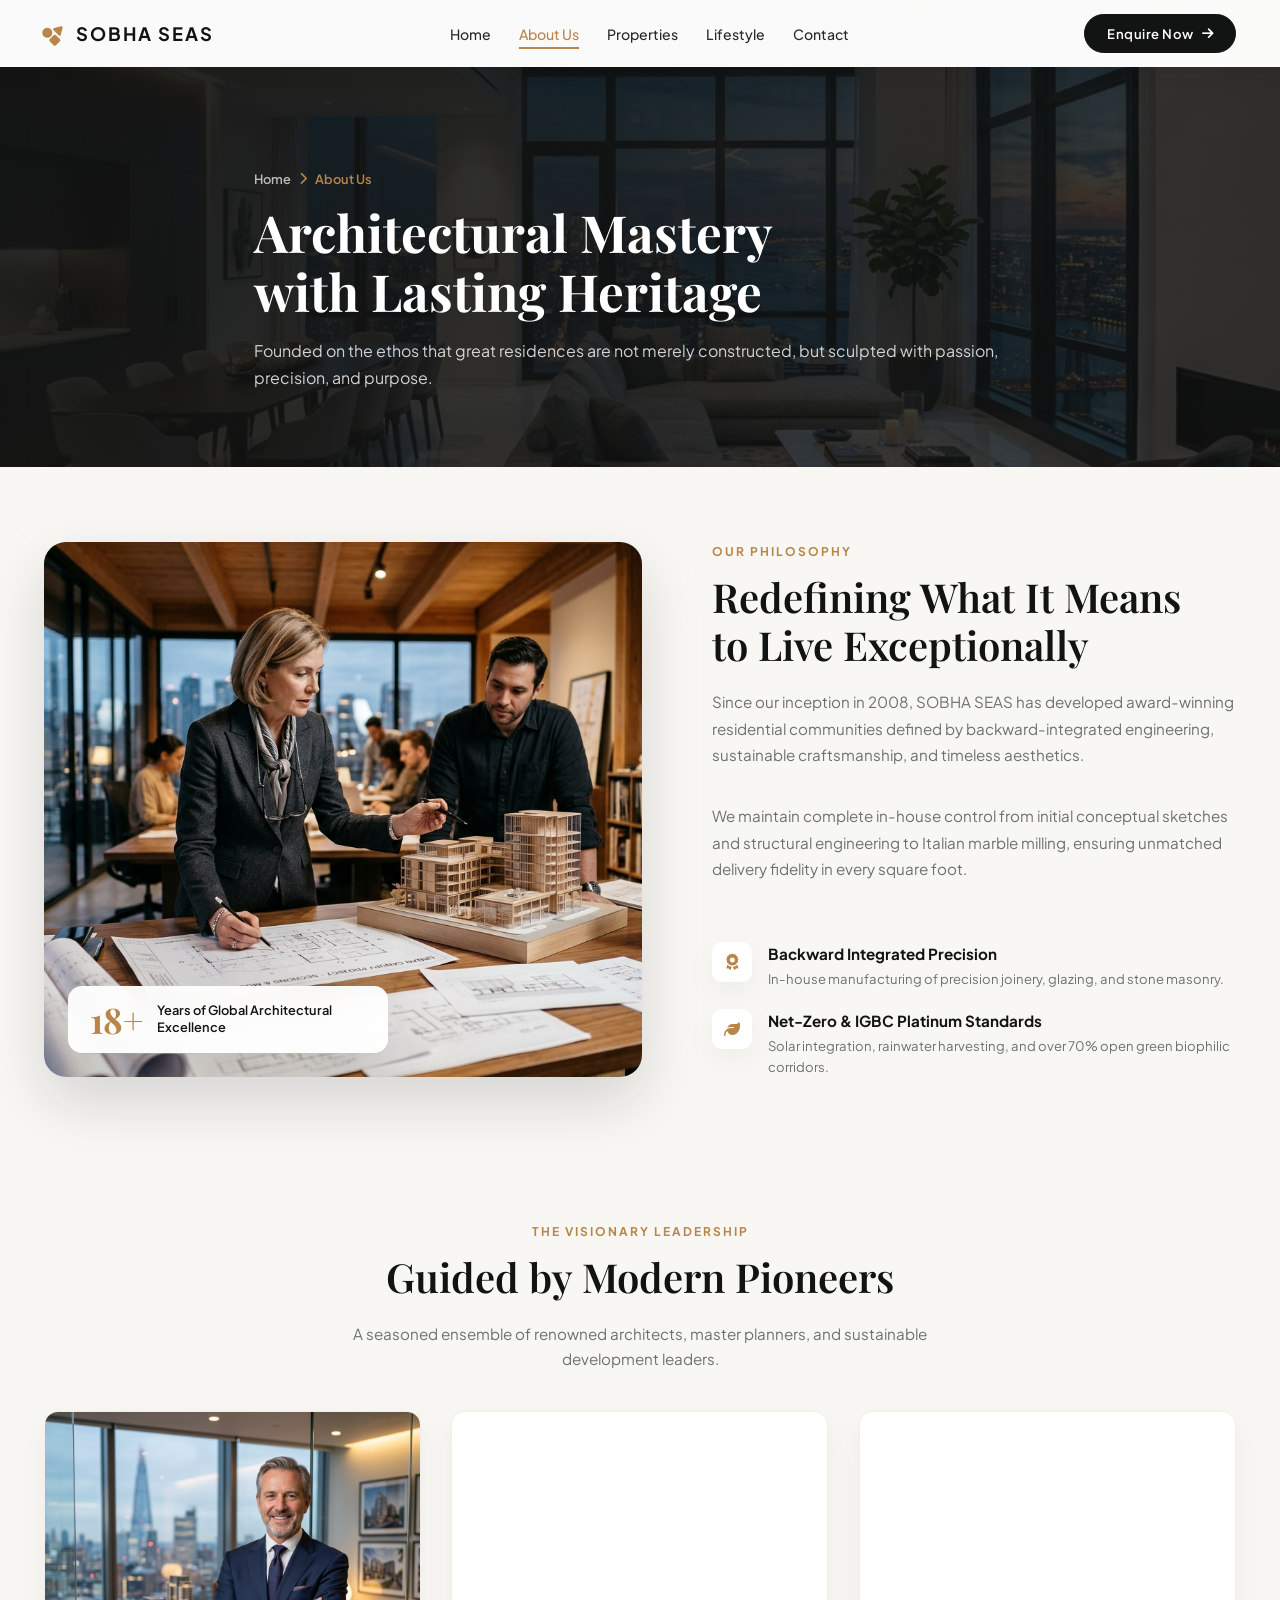
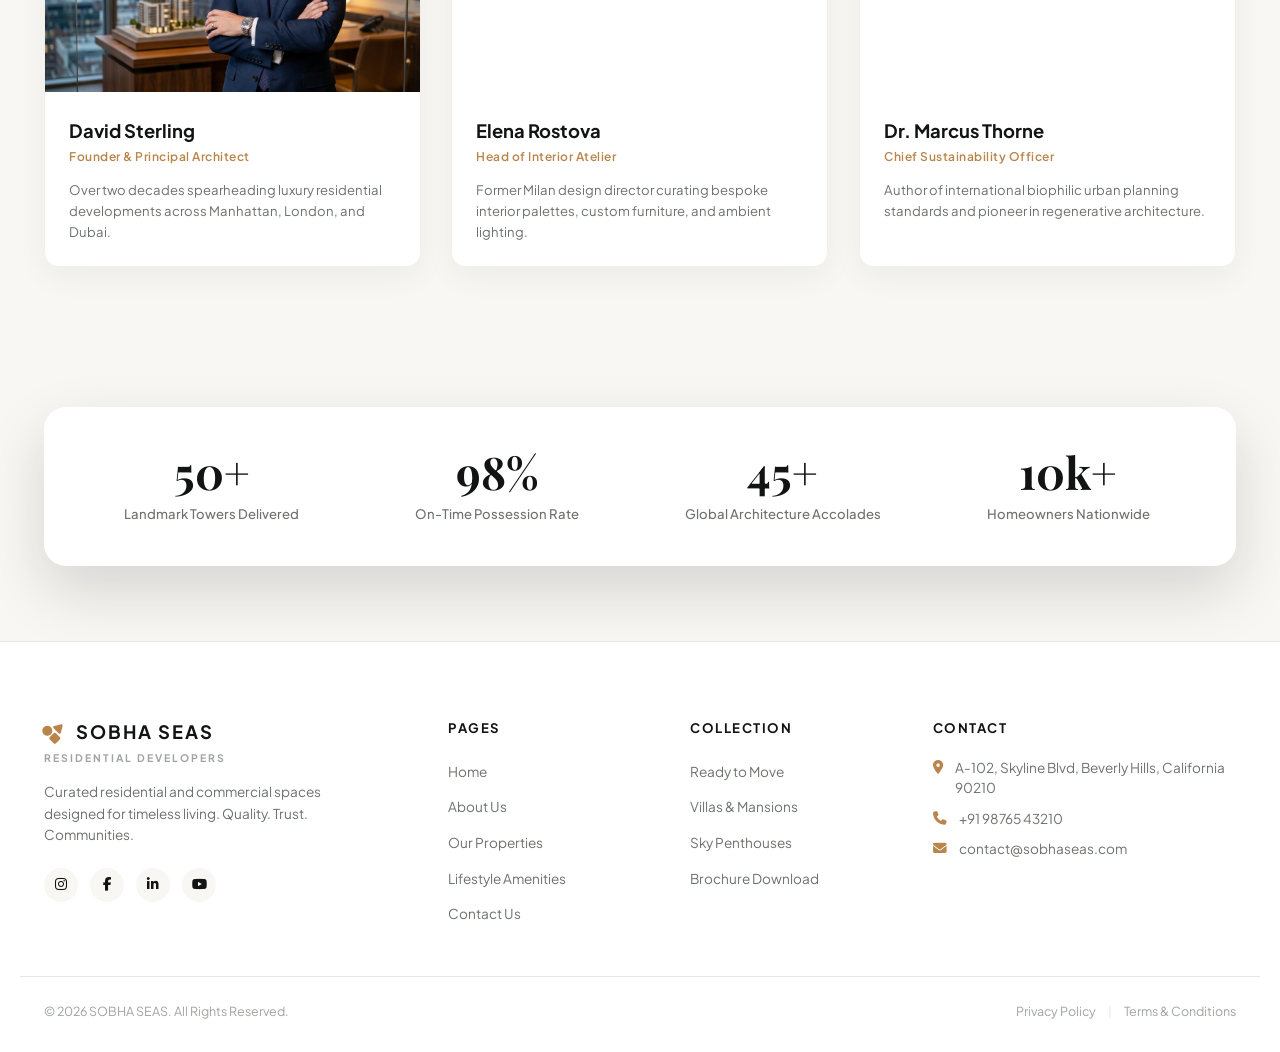
==== about.html @ 7e8a3c84 "feat: complete luxury real estate website with inner pages, responsive design, and mobile overflow f" ====
<!DOCTYPE html>
<html lang="en">
<head>
    <meta charset="UTF-8">
    <meta name="viewport" content="width=device-width, initial-scale=1.0, maximum-scale=5.0">
    <title>About Our Vision & Heritage | SOBHA SEAS</title>
    <meta name="description" content="Discover the legacy of architectural excellence, sustainable development, and visionary leadership behind SOBHA SEAS.">
    <link rel="preconnect" href="https://fonts.googleapis.com">
    <link rel="preconnect" href="https://fonts.gstatic.com" crossorigin>
    <link href="https://fonts.googleapis.com/css2?family=Plus+Jakarta+Sans:wght@300;400;500;600;700;800&family=Playfair+Display:ital,wght@0,400;0,500;0,600;0,700;1,400&family=Alex+Brush&display=swap" rel="stylesheet">
    <link rel="stylesheet" href="https://cdnjs.cloudflare.com/ajax/libs/font-awesome/6.5.1/css/all.min.css">
    <link rel="stylesheet" href="style.css">
</head>
<body class="inner-page">
    <!-- Toast Notification -->
    <div id="toastNotification" class="toast-popup">
        <i class="fa-solid fa-circle-check toast-icon"></i>
        <div class="toast-content">
            <h5 id="toastTitle">Notification</h5>
            <p id="toastMessage">Action completed successfully.</p>
        </div>
    </div>

    <!-- Mobile Offcanvas Menu Drawer -->
    <div id="mobileDrawer" class="mobile-drawer">
        <div class="drawer-header">
            <a href="index.html" class="brand-logo dark">
                <span class="brand-symbol"><i class="fa-solid fa-shapes"></i></span>
                <span class="brand-text">SOBHA SEAS</span>
            </a>
            <button id="closeDrawerBtn" class="close-drawer-btn" aria-label="Close menu">&times;</button>
        </div>
        <div class="drawer-body">
            <ul class="drawer-links">
                <li><a href="index.html" class="drawer-nav-item"><i class="fa-solid fa-house"></i> Home</a></li>
                <li><a href="about.html" class="drawer-nav-item active"><i class="fa-solid fa-compass"></i> About Us</a></li>
                <li><a href="properties.html" class="drawer-nav-item"><i class="fa-solid fa-building"></i> Properties</a></li>
                <li><a href="lifestyle.html" class="drawer-nav-item"><i class="fa-solid fa-tree"></i> Lifestyle & Amenities</a></li>
                <li><a href="contact.html" class="drawer-nav-item"><i class="fa-solid fa-phone"></i> Contact</a></li>
            </ul>
            <div class="drawer-footer">
                <button class="btn btn-drawer-cta open-inquiry-btn">Schedule Private Visit</button>
                <p class="drawer-contact-line"><i class="fa-solid fa-phone"></i> +91 98765 43210</p>
            </div>
        </div>
    </div>
    <div id="drawerOverlay" class="drawer-overlay"></div>

    <!-- Header Navigation -->
    <header id="main-nav" class="navbar scrolled">
        <div class="nav-container">
            <a href="index.html" class="brand-logo">
                <span class="brand-symbol"><i class="fa-solid fa-shapes"></i></span>
                <span class="brand-text">SOBHA SEAS</span>
            </a>
            <nav class="nav-menu">
                <ul class="nav-links">
                    <li><a href="index.html">Home</a></li>
                    <li><a href="about.html" class="active">About Us</a></li>
                    <li><a href="properties.html">Properties</a></li>
                    <li><a href="lifestyle.html">Lifestyle</a></li>
                    <li><a href="contact.html">Contact</a></li>
                </ul>
            </nav>
            <div class="nav-actions">
                <button class="btn btn-nav open-inquiry-btn">Enquire Now <i class="fa-solid fa-arrow-right"></i></button>
                <button class="mobile-menu-btn" id="mobile-toggle" aria-label="Toggle navigation">
                    <span></span>
                    <span></span>
                    <span></span>
                </button>
            </div>
        </div>
    </header>

    <main class="page-content-wrapper">
        <!-- Banner Hero -->
        <section class="page-banner-hero" style="background-image: url('assets/hero2.png');">
            <div class="page-banner-overlay"></div>
            <div class="container page-banner-content" data-reveal="fade-up">
                <div class="breadcrumbs">
                    <a href="index.html">Home</a> <i class="fa-solid fa-chevron-right"></i> <span>About Us</span>
                </div>
                <h1 class="page-banner-title">Architectural Mastery with Lasting Heritage</h1>
                <p class="page-banner-desc">Founded on the ethos that great residences are not merely constructed, but sculpted with passion, precision, and purpose.</p>
            </div>
        </section>

        <!-- Vision & Heritage Split -->
        <section class="section-padding">
            <div class="container about-dual-grid">
                <div class="about-lead-visual" data-reveal="fade-right">
                    <img src="assets/architects.jpg" alt="SOBHA SEAS Atelier Studio" class="about-hero-img">
                    <div class="about-floating-experience-pill">
                        <span class="exp-number">18+</span>
                        <span class="exp-text">Years of Global Architectural Excellence</span>
                    </div>
                </div>
                <div class="communities-card" data-reveal="fade-left">
                    <span class="sub-label">OUR PHILOSOPHY</span>
                    <h2 class="section-heading">Redefining What It Means to Live Exceptionally</h2>
                    <p class="about-desc">
                        Since our inception in 2008, SOBHA SEAS has developed award-winning residential communities defined by backward-integrated engineering, sustainable craftsmanship, and timeless aesthetics.
                    </p>
                    <p class="about-desc">
                        We maintain complete in-house control from initial conceptual sketches and structural engineering to Italian marble milling, ensuring unmatched delivery fidelity in every square foot.
                    </p>

                    <div class="about-points-list">
                        <div class="about-point-row">
                            <i class="fa-solid fa-award"></i>
                            <div>
                                <h5>Backward Integrated Precision</h5>
                                <p>In-house manufacturing of precision joinery, glazing, and stone masonry.</p>
                            </div>
                        </div>
                        <div class="about-point-row">
                            <i class="fa-solid fa-leaf"></i>
                            <div>
                                <h5>Net-Zero & IGBC Platinum Standards</h5>
                                <p>Solar integration, rainwater harvesting, and over 70% open green biophilic corridors.</p>
                            </div>
                        </div>
                    </div>
                </div>
            </div>
        </section>

        <!-- Leadership & Founder Showcase -->
        <section class="section-padding bg-warm" style="padding: 65px 0;">
            <div class="container">
                <div class="section-center-head text-center" data-reveal="fade-up">
                    <span class="sub-label">THE VISIONARY LEADERSHIP</span>
                    <h2 class="section-heading">Guided by Modern Pioneers</h2>
                    <p class="section-sub-copy">A seasoned ensemble of renowned architects, master planners, and sustainable development leaders.</p>
                </div>

                <div class="leadership-grid" style="margin-top: 40px;">
                    <!-- Leader 1 -->
                    <div class="leader-card" data-reveal="fade-up" data-delay="100">
                        <div class="leader-avatar" style="background-image: url('assets/builder.png');"></div>
                        <div class="leader-info">
                            <h4>David Sterling</h4>
                            <span class="leader-role">Founder & Principal Architect</span>
                            <p>Over two decades spearheading luxury residential developments across Manhattan, London, and Dubai.</p>
                        </div>
                    </div>

                    <!-- Leader 2 -->
                    <div class="leader-card" data-reveal="fade-up" data-delay="200">
                        <div class="leader-avatar" style="background-image: url('https://images.unsplash.com/photo-1573496359142-b8d87734a5a2?auto=format&fit=crop&w=400&q=80');"></div>
                        <div class="leader-info">
                            <h4>Elena Rostova</h4>
                            <span class="leader-role">Head of Interior Atelier</span>
                            <p>Former Milan design director curating bespoke interior palettes, custom furniture, and ambient lighting.</p>
                        </div>
                    </div>

                    <!-- Leader 3 -->
                    <div class="leader-card" data-reveal="fade-up" data-delay="300">
                        <div class="leader-avatar" style="background-image: url('https://images.unsplash.com/photo-1507003211169-0a1dd7228f2d?auto=format&fit=crop&w=400&q=80');"></div>
                        <div class="leader-info">
                            <h4>Dr. Marcus Thorne</h4>
                            <span class="leader-role">Chief Sustainability Officer</span>
                            <p>Author of international biophilic urban planning standards and pioneer in regenerative architecture.</p>
                        </div>
                    </div>
                </div>
            </div>
        </section>

        <!-- Metrics of Distinction Strip -->
        <section class="section-padding">
            <div class="container">
                <div class="distinction-stats-strip" data-reveal="fade-up">
                    <div class="d-stat-box">
                        <span class="d-num" data-target="50">50+</span>
                        <span class="d-lbl">Landmark Towers Delivered</span>
                    </div>
                    <div class="d-stat-box">
                        <span class="d-num" data-target="98">98%</span>
                        <span class="d-lbl">On-Time Possession Rate</span>
                    </div>
                    <div class="d-stat-box">
                        <span class="d-num" data-target="45">45+</span>
                        <span class="d-lbl">Global Architecture Accolades</span>
                    </div>
                    <div class="d-stat-box">
                        <span class="d-num" data-target="10">10k+</span>
                        <span class="d-lbl">Homeowners Nationwide</span>
                    </div>
                </div>
            </div>
        </section>
    </main>

    <!-- FOOTER -->
    <footer class="site-footer">
        <div class="container footer-main-grid">
            <div class="f-brand-col">
                <div class="footer-logo">
                    <span class="brand-symbol"><i class="fa-solid fa-shapes"></i></span>
                    <span class="brand-text">SOBHA SEAS</span>
                </div>
                <span class="brand-subline">RESIDENTIAL DEVELOPERS</span>
                <p class="brand-description">
                    Curated residential and commercial spaces designed for timeless living. Quality. Trust. Communities.
                </p>
                <div class="footer-socials">
                    <a href="https://instagram.com" target="_blank" rel="noopener" aria-label="Instagram"><i class="fa-brands fa-instagram"></i></a>
                    <a href="https://facebook.com" target="_blank" rel="noopener" aria-label="Facebook"><i class="fa-brands fa-facebook-f"></i></a>
                    <a href="https://linkedin.com" target="_blank" rel="noopener" aria-label="LinkedIn"><i class="fa-brands fa-linkedin-in"></i></a>
                    <a href="https://youtube.com" target="_blank" rel="noopener" aria-label="YouTube"><i class="fa-brands fa-youtube"></i></a>
                </div>
            </div>

            <div class="f-links-col">
                <h4>PAGES</h4>
                <ul>
                    <li><a href="index.html">Home</a></li>
                    <li><a href="about.html">About Us</a></li>
                    <li><a href="properties.html">Our Properties</a></li>
                    <li><a href="lifestyle.html">Lifestyle Amenities</a></li>
                    <li><a href="contact.html">Contact Us</a></li>
                </ul>
            </div>

            <div class="f-links-col">
                <h4>COLLECTION</h4>
                <ul>
                    <li><a href="properties.html">Ready to Move</a></li>
                    <li><a href="properties.html">Villas & Mansions</a></li>
                    <li><a href="properties.html">Sky Penthouses</a></li>
                    <li><a href="contact.html">Brochure Download</a></li>
                </ul>
            </div>

            <div class="f-links-col contact-col">
                <h4>CONTACT</h4>
                <ul class="contact-list">
                    <li>
                        <i class="fa-solid fa-location-dot"></i>
                        <span>A-102, Skyline Blvd, Beverly Hills, California 90210</span>
                    </li>
                    <li>
                        <i class="fa-solid fa-phone"></i>
                        <span><a href="tel:+919876543210">+91 98765 43210</a></span>
                    </li>
                    <li>
                        <i class="fa-solid fa-envelope"></i>
                        <span><a href="mailto:contact@sobhaseas.com">contact@sobhaseas.com</a></span>
                    </li>
                </ul>
            </div>
        </div>

        <div class="container footer-bottom-bar">
            <p>&copy; 2026 SOBHA SEAS. All Rights Reserved.</p>
            <div class="f-bottom-links">
                <a href="#">Privacy Policy</a>
                <span class="sep">|</span>
                <a href="#">Terms & Conditions</a>
            </div>
        </div>

        <button id="scrollTopBtn" class="scroll-top-btn" aria-label="Scroll to top">
            <i class="fa-solid fa-arrow-up"></i>
        </button>
    </footer>

    <!-- Booking & Inquiry Consultation Modal -->
    <div id="inquiryModal" class="modal-backdrop">
        <div class="modal-card modal-medium">
            <button class="modal-close" id="closeInquiryModalBtn" aria-label="Close modal">&times;</button>
            <div class="inquiry-modal-body">
                <span class="sub-label">PRIVATE CONCIERGE</span>
                <h3 class="inquiry-title">Schedule a VIP Consultation</h3>
                <p class="inquiry-sub">Our senior real estate advisors will provide bespoke property portfolios, floor plans, and preferential investment allocations.</p>

                <form id="inquiryForm" class="inquiry-form-grid">
                    <div class="inq-field">
                        <label>Your Full Name *</label>
                        <input type="text" id="inqName" placeholder="e.g. Alexander Vance" required>
                    </div>
                    <div class="inq-field">
                        <label>Email Address *</label>
                        <input type="email" id="inqEmail" placeholder="e.g. alex@example.com" required>
                    </div>
                    <div class="inq-field">
                        <label>Phone / WhatsApp *</label>
                        <input type="tel" id="inqPhone" placeholder="+91 98765 00000" required>
                    </div>
                    <div class="inq-field">
                        <label>Interested Residence</label>
                        <select id="inqProperty">
                            <option value="The Cove Residences">The Cove Residences (Sector 54)</option>
                            <option value="Skyline Heights">Skyline Heights (CBD)</option>
                            <option value="The Emerald Collection">The Emerald Collection (North Park)</option>
                            <option value="General Inquiry">General Developer Consultation</option>
                        </select>
                    </div>
                    <div class="inq-field full-width">
                        <label>Preferred Visit Date & Note</label>
                        <textarea id="inqNotes" rows="3" placeholder="Tell us about your requirements or preferred time for a visit..."></textarea>
                    </div>
                    <div class="inq-field full-width">
                        <button type="submit" class="btn btn-tour-primary" style="width: 100%;">
                            <i class="fa-solid fa-paper-plane"></i> Submit Request
                        </button>
                    </div>
                </form>
            </div>
        </div>
    </div>

    <script src="script.js"></script>
</body>
</html>
---- style.css ----
/* ==========================================================================
   SOBHA SEAS - Luxury Real Estate Stylesheet
   Fully responsive across all mobile screens (320px+), tablets, desktops
   Featuring ultra-smooth sliding carousels, modals, and micro-interactions
   ========================================================================== */

:root {
    --primary-font: 'Plus Jakarta Sans', -apple-system, BlinkMacSystemFont, sans-serif;
    --serif-font: 'Playfair Display', Georgia, serif;
    --signature-font: 'Alex Brush', cursive;

    /* Palette */
    --color-bg-warm: #F8F7F4;
    --color-bg-white: #FFFFFF;
    --color-dark: #121413;
    --color-dark-surface: #1E2220;
    --color-accent-amber: #BA854A;
    --color-accent-hover: #A06E37;
    --color-text-main: #272B28;
    --color-text-muted: #6C726D;
    --color-text-light: #9EA5A0;
    --color-border: #E8E7E2;
    --color-border-light: #F0EFEA;
    --color-pill-green: #E8F5E9;
    --color-pill-green-text: #2E7D32;
    --color-pill-orange: #FFF3E0;
    --color-pill-orange-text: #E65100;
    
    /* Layout & Spacing */
    --max-w: 1240px;
    --radius-sm: 8px;
    --radius-md: 14px;
    --radius-lg: 22px;
    --radius-pill: 9999px;
    
    /* Transitions & Shadows */
    --ease-out-expo: cubic-bezier(0.16, 1, 0.3, 1);
    --transition-smooth: all 0.4s var(--ease-out-expo);
    --shadow-soft: 0 10px 30px rgba(0, 0, 0, 0.05);
    --shadow-hover: 0 20px 45px rgba(0, 0, 0, 0.12);
    --shadow-floating: 0 25px 60px rgba(18, 20, 19, 0.15);
}

/* Base & Reset */
*, *::before, *::after {
    margin: 0;
    padding: 0;
    box-sizing: border-box;
}

html {
    scroll-behavior: smooth;
    font-size: 16px;
    overflow-x: hidden;
    max-width: 100%;
    width: 100%;
}

body {
    font-family: var(--primary-font);
    background-color: var(--color-bg-warm);
    color: var(--color-text-main);
    line-height: 1.6;
    overflow-x: hidden;
    max-width: 100%;
    width: 100%;
    position: relative;
    -webkit-font-smoothing: antialiased;
}

img {
    max-width: 100%;
    height: auto;
    display: block;
}

a {
    color: inherit;
    text-decoration: none;
    transition: var(--transition-smooth);
}

button {
    font-family: inherit;
    border: none;
    outline: none;
    background: transparent;
    cursor: pointer;
    transition: var(--transition-smooth);
}

.container {
    width: 100%;
    max-width: var(--max-w);
    margin: 0 auto;
    padding: 0 24px;
    box-sizing: border-box;
}

section, header, footer, main {
    max-width: 100%;
    overflow-x: clip;
}

.text-center {
    text-align: center;
}

.sub-label {
    display: inline-block;
    font-size: 0.75rem;
    font-weight: 700;
    letter-spacing: 2px;
    text-transform: uppercase;
    color: var(--color-accent-amber);
    margin-bottom: 12px;
}

.sub-label.light {
    color: var(--color-accent-amber);
}

.section-heading {
    font-family: var(--serif-font);
    font-size: 2.5rem;
    line-height: 1.2;
    font-weight: 600;
    color: var(--color-dark);
    margin-bottom: 20px;
    text-wrap: balance;
}

.section-sub-copy {
    font-size: 0.95rem;
    color: var(--color-text-muted);
    max-width: 600px;
    margin: 0 auto;
    line-height: 1.65;
}

/* Toast Notification Popup */
.toast-popup {
    position: fixed;
    top: 24px;
    right: 24px;
    background: #FFFFFF;
    border-radius: var(--radius-md);
    padding: 16px 22px;
    box-shadow: 0 15px 40px rgba(0, 0, 0, 0.16);
    display: flex;
    align-items: center;
    gap: 14px;
    z-index: 3000;
    border-left: 5px solid var(--color-accent-amber);
    transform: translateY(-80px);
    opacity: 0;
    pointer-events: none;
    transition: transform 0.4s var(--ease-out-expo), opacity 0.4s ease;
}

.toast-popup.show {
    transform: translateY(0);
    opacity: 1;
    pointer-events: auto;
}

.toast-icon {
    font-size: 1.5rem;
    color: #2E7D32;
}

.toast-content h5 {
    font-size: 0.92rem;
    font-weight: 700;
    color: var(--color-dark);
}

.toast-content p {
    font-size: 0.8rem;
    color: var(--color-text-muted);
}

/* ==========================================================================
   OFFCANVAS MOBILE DRAWER & OVERLAY
   ========================================================================== */
.mobile-drawer {
    position: fixed;
    top: 0;
    right: 0;
    width: min(300px, 82vw);
    height: 100%;
    background-color: #FFFFFF;
    z-index: 2100;
    box-shadow: -10px 0 30px rgba(0, 0, 0, 0.15);
    display: flex;
    flex-direction: column;
    transform: translateX(105%);
    transition: transform 0.4s var(--ease-out-expo), visibility 0.4s ease;
    overflow-y: auto;
    visibility: hidden;
}

.mobile-drawer.open {
    transform: translateX(0);
    visibility: visible;
}

.drawer-overlay {
    position: fixed;
    inset: 0;
    background: rgba(0, 0, 0, 0.6);
    backdrop-filter: blur(4px);
    z-index: 2050;
    opacity: 0;
    visibility: hidden;
    transition: var(--transition-smooth);
}

.drawer-overlay.active {
    opacity: 1;
    visibility: visible;
}

.drawer-header {
    display: flex;
    align-items: center;
    justify-content: space-between;
    padding: 22px 24px;
    border-bottom: 1px solid var(--color-border);
}

.brand-logo.dark {
    color: var(--color-dark);
}

.close-drawer-btn {
    font-size: 2rem;
    line-height: 1;
    color: var(--color-dark);
}

.drawer-body {
    padding: 24px;
    display: flex;
    flex-direction: column;
    justify-content: space-between;
    flex: 1;
}

.drawer-links {
    list-style: none;
    display: flex;
    flex-direction: column;
    gap: 16px;
}

.drawer-nav-item {
    font-size: 0.95rem;
    font-weight: 600;
    color: var(--color-text-main);
    display: flex;
    align-items: center;
    gap: 12px;
    padding: 8px 0;
}

.drawer-nav-item i {
    width: 20px;
    color: var(--color-accent-amber);
    font-size: 0.9rem;
}

.drawer-nav-item:hover,
.drawer-nav-item.active {
    color: var(--color-accent-amber);
    transform: translateX(4px);
}

.drawer-footer {
    padding-top: 24px;
    border-top: 1px solid var(--color-border);
    margin-top: 24px;
}

.btn-drawer-cta {
    display: block;
    width: 100%;
    text-align: center;
    padding: 12px 20px;
    background: var(--color-dark);
    color: #FFFFFF;
    border-radius: var(--radius-pill);
    font-weight: 700;
    font-size: 0.82rem;
    margin-bottom: 14px;
}

.btn-drawer-cta:hover {
    background: var(--color-accent-amber);
}

.drawer-contact-line {
    font-size: 0.8rem;
    color: var(--color-text-muted);
    text-align: center;
}

/* ==========================================================================
   NAVIGATION
   ========================================================================== */
.navbar {
    position: fixed;
    top: 0;
    left: 0;
    width: 100%;
    z-index: 1000;
    transition: all 0.35s ease;
    padding: 22px 0;
    background: transparent;
}

.navbar.scrolled {
    background: rgba(255, 255, 255, 0.96);
    backdrop-filter: blur(14px);
    box-shadow: 0 10px 30px rgba(0, 0, 0, 0.06);
    padding: 14px 0;
}

.nav-container {
    max-width: var(--max-w);
    margin: 0 auto;
    padding: 0 24px;
    display: flex;
    align-items: center;
    justify-content: space-between;
}

.brand-logo {
    display: flex;
    align-items: center;
    gap: 10px;
    font-weight: 700;
    font-size: 1.15rem;
    letter-spacing: 2px;
    color: #FFFFFF;
}

.navbar.scrolled .brand-logo {
    color: var(--color-dark);
}

.brand-symbol {
    font-size: 1.25rem;
    color: var(--color-accent-amber);
    display: inline-flex;
    transform: rotate(45deg);
    transition: transform 0.4s ease;
}

.brand-logo:hover .brand-symbol {
    transform: rotate(135deg);
}

.nav-links {
    display: flex;
    align-items: center;
    gap: 28px;
    list-style: none;
}

.nav-links a {
    font-size: 0.88rem;
    font-weight: 500;
    color: rgba(255, 255, 255, 0.85);
    position: relative;
    padding: 6px 0;
}

.nav-links a::after {
    content: '';
    position: absolute;
    bottom: 0;
    left: 0;
    width: 0;
    height: 2px;
    background-color: var(--color-accent-amber);
    transition: width 0.3s ease;
}

.nav-links a:hover,
.nav-links a.active {
    color: #FFFFFF;
}

.nav-links a:hover::after,
.nav-links a.active::after {
    width: 100%;
}

.navbar.scrolled .nav-links a {
    color: var(--color-text-main);
}

.navbar.scrolled .nav-links a:hover,
.navbar.scrolled .nav-links a.active {
    color: var(--color-accent-amber);
}

.nav-actions {
    display: flex;
    align-items: center;
    gap: 16px;
}

.btn-nav {
    display: inline-flex;
    align-items: center;
    gap: 8px;
    padding: 10px 22px;
    border-radius: var(--radius-pill);
    background-color: rgba(255, 255, 255, 0.18);
    backdrop-filter: blur(10px);
    color: #FFFFFF;
    font-size: 0.82rem;
    font-weight: 600;
    letter-spacing: 0.5px;
    border: 1px solid rgba(255, 255, 255, 0.3);
    transition: var(--transition-smooth);
}

.btn-nav:hover {
    background-color: #FFFFFF;
    color: var(--color-dark);
    transform: translateY(-2px);
    box-shadow: 0 8px 20px rgba(0, 0, 0, 0.15);
}

.navbar.scrolled .btn-nav {
    background-color: var(--color-dark);
    color: #FFFFFF;
    border-color: var(--color-dark);
}

.navbar.scrolled .btn-nav:hover {
    background-color: var(--color-accent-amber);
    border-color: var(--color-accent-amber);
}

/* Dedicated Inner Page Navbar */
body.inner-page .navbar {
    background: rgba(255, 255, 255, 0.98);
    backdrop-filter: blur(14px);
    box-shadow: 0 4px 20px rgba(0, 0, 0, 0.06);
    padding: 14px 0;
}

body.inner-page .navbar .brand-logo {
    color: var(--color-dark);
}

body.inner-page .navbar .nav-links a {
    color: var(--color-text-main);
}

body.inner-page .navbar .nav-links a:hover,
body.inner-page .navbar .nav-links a.active {
    color: var(--color-accent-amber);
}

body.inner-page .navbar .btn-nav {
    background-color: var(--color-dark);
    color: #FFFFFF;
    border-color: var(--color-dark);
}

body.inner-page .navbar .btn-nav:hover {
    background-color: var(--color-accent-amber);
    border-color: var(--color-accent-amber);
}

body.inner-page .navbar .mobile-menu-btn {
    background: var(--color-bg-warm);
}

body.inner-page .navbar .mobile-menu-btn span {
    background-color: var(--color-dark);
}

.mobile-menu-btn {
    display: none;
    flex-direction: column;
    justify-content: center;
    gap: 5px;
    width: 32px;
    height: 32px;
    cursor: pointer;
    background: rgba(255, 255, 255, 0.15);
    border-radius: 8px;
    padding: 6px;
}

.mobile-menu-btn span {
    display: block;
    width: 100%;
    height: 2px;
    background-color: #FFFFFF;
    transition: var(--transition-smooth);
}

.navbar.scrolled .mobile-menu-btn {
    background: var(--color-bg-warm);
}

.navbar.scrolled .mobile-menu-btn span {
    background-color: var(--color-dark);
}

/* ==========================================================================
   1. HERO SECTION WITH SMOOTH SLIDER CAROUSEL
   ========================================================================== */
.hero-section {
    position: relative;
    min-height: 100vh;
    padding-top: 140px;
    padding-bottom: 85px;
    display: flex;
    flex-direction: column;
    justify-content: space-between;
    overflow: hidden;
}

.hero-slides-wrapper {
    position: absolute;
    inset: 0;
    z-index: 1;
}

.hero-slide {
    position: absolute;
    inset: 0;
    opacity: 0;
    pointer-events: none;
    transition: opacity 1s var(--ease-out-expo);
    display: flex;
    flex-direction: column;
    justify-content: space-between;
    padding-top: 140px;
    padding-bottom: 120px;
}

.hero-slide.active {
    opacity: 1;
    pointer-events: auto;
    z-index: 2;
}

.hero-bg {
    position: absolute;
    inset: 0;
    background-size: cover;
    background-position: center right;
    z-index: 1;
    transform: scale(1.02);
    animation: slowZoom 20s infinite alternate ease-in-out;
}

@keyframes slowZoom {
    0% { transform: scale(1); }
    100% { transform: scale(1.06); }
}

.hero-gradient-overlay {
    position: absolute;
    inset: 0;
    background: linear-gradient(
        to right,
        rgba(18, 20, 19, 0.94) 0%,
        rgba(18, 20, 19, 0.76) 45%,
        rgba(18, 20, 19, 0.32) 80%,
        rgba(18, 20, 19, 0.15) 100%
    );
    z-index: 2;
}

.hero-container {
    position: relative;
    z-index: 3;
    max-width: var(--max-w);
    width: 100%;
    margin: 0 auto;
    padding: 0 24px;
    box-sizing: border-box;
    display: flex;
    justify-content: space-between;
    align-items: flex-end;
}

.hero-left-content {
    max-width: 580px;
    color: #FFFFFF;
}

.hero-tagline {
    display: inline-flex;
    align-items: center;
    gap: 8px;
    font-size: 0.75rem;
    font-weight: 600;
    letter-spacing: 2px;
    text-transform: uppercase;
    color: rgba(255, 255, 255, 0.75);
    margin-bottom: 22px;
}

.tag-dot {
    width: 6px;
    height: 6px;
    border-radius: 50%;
    background-color: var(--color-accent-amber);
    box-shadow: 0 0 10px var(--color-accent-amber);
}

.hero-headline {
    font-family: var(--serif-font);
    font-size: 4rem;
    line-height: 1.1;
    font-weight: 500;
    letter-spacing: -0.5px;
    margin-bottom: 24px;
    color: #FFFFFF;
}

.hero-subtext {
    font-size: 1.02rem;
    line-height: 1.7;
    color: rgba(255, 255, 255, 0.8);
    margin-bottom: 36px;
    max-width: 480px;
}

.hero-buttons {
    display: flex;
    align-items: center;
    gap: 20px;
    flex-wrap: wrap;
}

.btn-dark-pill {
    display: inline-flex;
    align-items: center;
    gap: 12px;
    padding: 14px 30px;
    background-color: #161817;
    border: 1px solid rgba(255, 255, 255, 0.2);
    border-radius: var(--radius-pill);
    color: #FFFFFF;
    font-size: 0.8rem;
    font-weight: 600;
    letter-spacing: 1.5px;
    transition: var(--transition-smooth);
    box-shadow: 0 10px 25px rgba(0, 0, 0, 0.3);
}

.btn-dark-pill:hover {
    background-color: var(--color-accent-amber);
    border-color: var(--color-accent-amber);
    transform: translateY(-3px);
    box-shadow: 0 15px 30px rgba(186, 133, 74, 0.35);
}

.btn-watch-tour {
    display: inline-flex;
    align-items: center;
    gap: 12px;
    color: #FFFFFF;
    font-size: 0.9rem;
    font-weight: 500;
    cursor: pointer;
}

.play-icon-circle {
    width: 42px;
    height: 42px;
    border-radius: 50%;
    background-color: rgba(255, 255, 255, 0.15);
    backdrop-filter: blur(8px);
    border: 1px solid rgba(255, 255, 255, 0.4);
    display: flex;
    align-items: center;
    justify-content: center;
    font-size: 0.85rem;
    transition: var(--transition-smooth);
}

.play-icon-circle i {
    margin-left: 2px;
}

.btn-watch-tour:hover .play-icon-circle {
    background-color: #FFFFFF;
    color: var(--color-dark);
    transform: scale(1.1);
}

/* Floating Hero Card (Right) */
.hero-floating-card {
    background: rgba(255, 255, 255, 0.92);
    backdrop-filter: blur(16px);
    border-radius: var(--radius-md);
    padding: 12px 16px;
    display: flex;
    align-items: center;
    gap: 14px;
    box-shadow: var(--shadow-floating);
    border: 1px solid rgba(255, 255, 255, 0.8);
    transition: var(--transition-smooth);
    margin-bottom: 20px;
}

.hero-floating-card:hover {
    transform: translateY(-5px);
    box-shadow: 0 30px 60px rgba(0, 0, 0, 0.25);
}

.card-thumb {
    width: 58px;
    height: 52px;
    border-radius: 8px;
    background-size: cover;
    background-position: center;
}

.card-info h4 {
    font-size: 0.88rem;
    font-weight: 700;
    color: var(--color-dark);
    margin-bottom: 2px;
}

.card-info p {
    font-size: 0.72rem;
    color: var(--color-text-muted);
}

.card-info p i {
    color: var(--color-accent-amber);
    margin-right: 3px;
}

.card-arrow {
    width: 34px;
    height: 34px;
    border-radius: 50%;
    background: var(--color-bg-warm);
    display: flex;
    align-items: center;
    justify-content: center;
    font-size: 0.75rem;
    color: var(--color-dark);
    transition: var(--transition-smooth);
}

.card-arrow:hover {
    background: var(--color-accent-amber);
    color: #FFFFFF;
    transform: translateX(3px);
}

/* Hero Slider Controls */
.hero-slider-arrows {
    position: relative;
    z-index: 5;
    max-width: var(--max-w);
    margin: 0 auto;
    padding: 0 24px;
    display: flex;
    align-items: center;
    justify-content: flex-end;
    gap: 14px;
    margin-bottom: 20px;
}

.hero-slide-btn {
    width: 38px;
    height: 38px;
    border-radius: 50%;
    background: rgba(255, 255, 255, 0.2);
    backdrop-filter: blur(8px);
    color: #FFFFFF;
    border: 1px solid rgba(255, 255, 255, 0.4);
    display: flex;
    align-items: center;
    justify-content: center;
    font-size: 0.8rem;
    transition: var(--transition-smooth);
}

.hero-slide-btn:hover {
    background: #FFFFFF;
    color: var(--color-dark);
}

.hero-slide-dots {
    display: flex;
    gap: 8px;
}

.h-dot {
    width: 24px;
    height: 3px;
    border-radius: 2px;
    background: rgba(255, 255, 255, 0.35);
    cursor: pointer;
    transition: var(--transition-smooth);
}

.h-dot.active {
    background: var(--color-accent-amber);
    width: 36px;
}

/* Search Bar Wrapper */
.hero-search-wrapper {
    position: relative;
    z-index: 6;
    max-width: var(--max-w);
    width: 100%;
    margin: 10px auto 0;
    padding: 0 24px;
    box-sizing: border-box;
    display: flex;
    align-items: center;
    justify-content: space-between;
    gap: 30px;
}

.search-box-card {
    background: #FFFFFF;
    border-radius: var(--radius-md);
    box-shadow: var(--shadow-floating);
    padding: 16px 24px 20px;
    flex: 1;
    max-width: 780px;
    border: 1px solid rgba(255, 255, 255, 0.7);
}

.search-tabs {
    display: flex;
    gap: 20px;
    margin-bottom: 14px;
    border-bottom: 1px solid var(--color-border-light);
    padding-bottom: 10px;
}

.search-tab {
    font-size: 0.88rem;
    font-weight: 600;
    color: var(--color-text-muted);
    padding: 4px 8px;
    position: relative;
    transition: var(--transition-smooth);
}

.search-tab.active,
.search-tab:hover {
    color: var(--color-dark);
}

.search-tab.active::after {
    content: '';
    position: absolute;
    bottom: -11px;
    left: 0;
    width: 100%;
    height: 2px;
    background: var(--color-accent-amber);
}

.search-form-row {
    display: flex;
    align-items: center;
    gap: 16px;
}

.form-group-item {
    flex: 1;
    display: flex;
    flex-direction: column;
}

.form-group-item label {
    font-size: 0.72rem;
    text-transform: uppercase;
    letter-spacing: 0.5px;
    font-weight: 700;
    color: var(--color-text-light);
    margin-bottom: 4px;
    display: flex;
    align-items: center;
    gap: 6px;
}

.form-group-item label i {
    color: var(--color-accent-amber);
    font-size: 0.75rem;
}

.form-group-item input,
.form-group-item select {
    border: none;
    outline: none;
    font-family: inherit;
    font-size: 0.88rem;
    font-weight: 600;
    color: var(--color-dark);
    background: transparent;
    cursor: pointer;
    width: 100%;
}

.form-group-item input::placeholder {
    color: var(--color-text-light);
    font-weight: 400;
}

.divider-v {
    width: 1px;
    height: 38px;
    background-color: var(--color-border);
}

.search-submit-btn {
    width: 48px;
    height: 48px;
    border-radius: 12px;
    background: var(--color-accent-amber);
    color: #FFFFFF;
    display: flex;
    align-items: center;
    justify-content: center;
    font-size: 1rem;
    flex-shrink: 0;
    box-shadow: 0 8px 20px rgba(186, 133, 74, 0.35);
    transition: var(--transition-smooth);
}

.search-submit-btn:hover {
    background: var(--color-accent-hover);
    transform: scale(1.05);
}

/* Stats Pill (Hero Right Side) */
.hero-stats-row {
    display: flex;
    align-items: center;
    gap: 32px;
    background: rgba(255, 255, 255, 0.95);
    backdrop-filter: blur(16px);
    padding: 16px 28px;
    border-radius: var(--radius-md);
    box-shadow: var(--shadow-floating);
    border: 1px solid rgba(255, 255, 255, 0.8);
}

.stat-pill-item {
    display: flex;
    flex-direction: column;
}

.pill-number {
    font-family: var(--serif-font);
    font-size: 1.6rem;
    font-weight: 700;
    color: var(--color-dark);
    line-height: 1.1;
}

.pill-label {
    font-size: 0.72rem;
    color: var(--color-text-muted);
    font-weight: 500;
    white-space: nowrap;
}

/* ==========================================================================
   2. VALUE PILLARS STRIP
   ========================================================================== */
.value-pillars-section {
    padding: 65px 0 45px;
    background-color: var(--color-bg-warm);
    border-bottom: 1px solid var(--color-border);
}

.pillars-grid {
    display: grid;
    grid-template-columns: repeat(4, 1fr);
    gap: 36px;
}

.pillar-card {
    display: flex;
    align-items: flex-start;
    gap: 16px;
    transition: var(--transition-smooth);
}

.pillar-card:hover {
    transform: translateY(-4px);
}

.pillar-icon {
    width: 46px;
    height: 46px;
    border-radius: 12px;
    background: #FFFFFF;
    box-shadow: var(--shadow-soft);
    display: flex;
    align-items: center;
    justify-content: center;
    font-size: 1.15rem;
    color: var(--color-accent-amber);
    flex-shrink: 0;
    transition: var(--transition-smooth);
}

.pillar-card:hover .pillar-icon {
    background: var(--color-accent-amber);
    color: #FFFFFF;
}

.pillar-text h4 {
    font-size: 0.96rem;
    font-weight: 700;
    color: var(--color-dark);
    margin-bottom: 4px;
}

.pillar-text p {
    font-size: 0.8rem;
    color: var(--color-text-muted);
    line-height: 1.5;
}

/* ==========================================================================
   3. ABOUT & PERSPECTIVE SPLIT SECTION
   ========================================================================== */
.about-section {
    padding: 95px 0;
    background-color: var(--color-bg-warm);
}

.about-dual-grid {
    display: grid;
    grid-template-columns: 1.1fr 1fr;
    gap: 50px;
    align-items: stretch;
}

.perspective-card {
    position: relative;
    border-radius: var(--radius-lg);
    overflow: hidden;
    padding: 50px 45px;
    min-height: 520px;
    display: flex;
    flex-direction: column;
    justify-content: space-between;
    box-shadow: var(--shadow-soft);
}

.perspective-img-bg {
    position: absolute;
    inset: 0;
    background-size: cover;
    background-position: center;
    z-index: 1;
    transition: transform 0.8s ease;
}

.perspective-card:hover .perspective-img-bg {
    transform: scale(1.04);
}

.perspective-overlay {
    position: absolute;
    inset: 0;
    background: linear-gradient(135deg, rgba(18, 20, 19, 0.94) 0%, rgba(18, 20, 19, 0.8) 100%);
    z-index: 2;
}

.perspective-content {
    position: relative;
    z-index: 3;
    max-width: 440px;
}

.perspective-content h2 {
    font-family: var(--serif-font);
    font-size: 2.8rem;
    line-height: 1.15;
    font-weight: 500;
    color: #FFFFFF;
    margin-bottom: 24px;
}

.perspective-content p {
    color: rgba(255, 255, 255, 0.8);
    font-size: 0.92rem;
    line-height: 1.7;
    margin-bottom: 32px;
}

.btn-read-more {
    display: inline-flex;
    align-items: center;
    gap: 10px;
    padding: 10px 24px;
    border: 1px solid rgba(255, 255, 255, 0.35);
    border-radius: var(--radius-pill);
    color: #FFFFFF;
    font-size: 0.76rem;
    font-weight: 600;
    letter-spacing: 1.5px;
    background: rgba(255, 255, 255, 0.08);
    backdrop-filter: blur(8px);
    transition: var(--transition-smooth);
}

.btn-read-more:hover {
    background: #FFFFFF;
    color: var(--color-dark);
    transform: translateX(4px);
}

.perspective-footer-stat {
    position: relative;
    z-index: 3;
    display: flex;
    align-items: baseline;
    gap: 12px;
    border-top: 1px solid rgba(255, 255, 255, 0.15);
    padding-top: 20px;
}

.perspective-footer-stat .f-num {
    font-family: var(--serif-font);
    font-size: 2.2rem;
    font-weight: 700;
    color: var(--color-accent-amber);
}

.perspective-footer-stat .f-txt {
    font-size: 0.8rem;
    color: rgba(255, 255, 255, 0.7);
}

.communities-card {
    display: flex;
    flex-direction: column;
    justify-content: center;
    padding-left: 20px;
}

.about-desc {
    color: var(--color-text-muted);
    font-size: 0.95rem;
    line-height: 1.75;
    margin-bottom: 34px;
}

.founder-block {
    display: flex;
    align-items: center;
    gap: 24px;
    margin-bottom: 40px;
    padding-bottom: 28px;
    border-bottom: 1px solid var(--color-border);
}

.founder-sig {
    font-family: var(--signature-font);
    font-size: 2.4rem;
    color: var(--color-dark);
    line-height: 1;
}

.founder-info h5 {
    font-size: 0.92rem;
    font-weight: 700;
    color: var(--color-dark);
}

.founder-info span {
    font-size: 0.75rem;
    color: var(--color-text-muted);
}

.stats-counter-strip {
    display: flex;
    align-items: center;
    justify-content: space-between;
}

.stat-unit {
    display: flex;
    flex-direction: column;
}

.stat-big-number {
    font-family: var(--serif-font);
    font-size: 2.2rem;
    font-weight: 700;
    color: var(--color-dark);
    line-height: 1.1;
    margin-bottom: 4px;
}

.stat-unit-label {
    font-size: 0.78rem;
    color: var(--color-text-muted);
    font-weight: 500;
}

/* ==========================================================================
   4. CURATED HOMES / PROPERTIES SLIDER
   ========================================================================== */
.properties-section {
    padding: 95px 0;
    background-color: var(--color-bg-warm);
    overflow: hidden;
}

.section-header-flex {
    display: flex;
    align-items: flex-end;
    justify-content: space-between;
    margin-bottom: 32px;
}

.header-right {
    display: flex;
    align-items: center;
    gap: 32px;
}

.view-all-link {
    font-size: 0.78rem;
    font-weight: 700;
    letter-spacing: 1.5px;
    color: var(--color-dark);
    display: inline-flex;
    align-items: center;
    gap: 8px;
    cursor: pointer;
}

.view-all-link:hover {
    color: var(--color-accent-amber);
    transform: translateX(4px);
}

.carousel-nav-arrows {
    display: flex;
    align-items: center;
    gap: 10px;
}

.c-arrow {
    width: 40px;
    height: 40px;
    border-radius: 50%;
    border: 1px solid var(--color-border);
    background: #FFFFFF;
    color: var(--color-dark);
    display: flex;
    align-items: center;
    justify-content: center;
    font-size: 0.85rem;
    transition: var(--transition-smooth);
}

.c-arrow:hover {
    background: var(--color-dark);
    color: #FFFFFF;
    border-color: var(--color-dark);
    transform: scale(1.05);
}

/* Category Filter Tags */
.property-filter-tags {
    display: flex;
    align-items: center;
    gap: 12px;
    margin-bottom: 35px;
    flex-wrap: wrap;
}

.prop-filter-btn {
    padding: 8px 18px;
    border-radius: var(--radius-pill);
    background: #FFFFFF;
    border: 1px solid var(--color-border);
    font-size: 0.82rem;
    font-weight: 600;
    color: var(--color-text-muted);
    transition: var(--transition-smooth);
}

.prop-filter-btn.active,
.prop-filter-btn:hover {
    background: var(--color-dark);
    color: #FFFFFF;
    border-color: var(--color-dark);
}

/* Slider Viewport */
.property-carousel-viewport {
    width: 100%;
    overflow: hidden;
    padding: 10px 0 20px;
}

.property-cards-slider {
    display: flex;
    gap: 30px;
    transition: transform 0.6s var(--ease-out-expo);
    will-change: transform;
}

.property-card {
    flex: 0 0 calc((100% - 60px) / 3);
    min-width: 320px;
    background: #FFFFFF;
    border-radius: var(--radius-md);
    overflow: hidden;
    box-shadow: var(--shadow-soft);
    border: 1px solid var(--color-border-light);
    transition: var(--transition-smooth);
}

.property-card:hover {
    transform: translateY(-8px);
    box-shadow: var(--shadow-hover);
}

.card-media {
    position: relative;
    height: 230px;
    overflow: hidden;
}

.card-img {
    width: 100%;
    height: 100%;
    background-size: cover;
    background-position: center;
    transition: transform 0.7s ease;
}

.property-card:hover .card-img {
    transform: scale(1.08);
}

.status-pill {
    position: absolute;
    top: 16px;
    left: 16px;
    font-size: 0.65rem;
    font-weight: 700;
    letter-spacing: 0.8px;
    text-transform: uppercase;
    padding: 6px 12px;
    border-radius: var(--radius-pill);
    backdrop-filter: blur(6px);
}

.status-pill.green {
    background: rgba(232, 245, 233, 0.95);
    color: var(--color-pill-green-text);
}

.status-pill.orange {
    background: rgba(255, 243, 224, 0.95);
    color: var(--color-pill-orange-text);
}

.fav-btn {
    position: absolute;
    top: 16px;
    right: 16px;
    width: 34px;
    height: 34px;
    border-radius: 50%;
    background: rgba(255, 255, 255, 0.9);
    display: flex;
    align-items: center;
    justify-content: center;
    font-size: 0.85rem;
    color: var(--color-dark);
    transition: var(--transition-smooth);
}

.fav-btn:hover {
    color: #e53935;
    background: #FFFFFF;
    transform: scale(1.1);
}

.card-body {
    padding: 24px;
}

.prop-title {
    font-family: var(--serif-font);
    font-size: 1.35rem;
    font-weight: 600;
    color: var(--color-dark);
    margin-bottom: 6px;
}

.prop-address {
    font-size: 0.82rem;
    color: var(--color-text-muted);
    margin-bottom: 16px;
    display: flex;
    align-items: center;
    gap: 6px;
}

.prop-address i {
    color: var(--color-accent-amber);
    font-size: 0.8rem;
}

.prop-specs {
    display: flex;
    align-items: center;
    gap: 8px;
    font-size: 0.78rem;
    color: var(--color-text-muted);
    padding: 12px 0;
    border-top: 1px solid var(--color-border-light);
    border-bottom: 1px solid var(--color-border-light);
    margin-bottom: 18px;
    flex-wrap: wrap;
}

.prop-specs i {
    color: var(--color-accent-amber);
    margin-right: 3px;
}

.spec-dot {
    color: var(--color-border);
}

.prop-footer {
    display: flex;
    align-items: center;
    justify-content: space-between;
}

.price-val {
    font-family: var(--serif-font);
    font-size: 1.3rem;
    font-weight: 700;
    color: var(--color-dark);
}

.card-action-sq {
    width: 36px;
    height: 36px;
    border-radius: 8px;
    background: var(--color-accent-amber);
    color: #FFFFFF;
    display: flex;
    align-items: center;
    justify-content: center;
    font-size: 0.8rem;
    transition: var(--transition-smooth);
}

.card-action-sq:hover {
    background: var(--color-dark);
    transform: scale(1.08);
}

.property-slider-dots {
    display: flex;
    align-items: center;
    justify-content: center;
    gap: 8px;
    margin-top: 25px;
}

.p-dot {
    width: 10px;
    height: 10px;
    border-radius: 50%;
    background: var(--color-border);
    cursor: pointer;
    transition: var(--transition-smooth);
}

.p-dot.active {
    background: var(--color-accent-amber);
    transform: scale(1.2);
}

/* ==========================================================================
   5. LIFESTYLE BANNER & GALLERY STRIP
   ========================================================================== */
.lifestyle-section {
    padding: 95px 0;
    background-color: var(--color-dark-surface);
    color: #FFFFFF;
}

.lifestyle-wrapper {
    display: grid;
    grid-template-columns: 320px 1fr;
    gap: 40px;
    align-items: center;
}

.lifestyle-intro h2 {
    font-family: var(--serif-font);
    font-size: 2.3rem;
    line-height: 1.2;
    font-weight: 500;
    color: #FFFFFF;
    margin-bottom: 18px;
}

.lifestyle-intro p {
    font-size: 0.88rem;
    color: rgba(255, 255, 255, 0.7);
    line-height: 1.7;
    margin-bottom: 28px;
}

.btn-lifestyle-pill {
    display: inline-flex;
    align-items: center;
    gap: 10px;
    padding: 12px 24px;
    border-radius: var(--radius-pill);
    background: #FFFFFF;
    color: var(--color-dark);
    font-size: 0.76rem;
    font-weight: 700;
    letter-spacing: 1.2px;
    transition: var(--transition-smooth);
}

.btn-lifestyle-pill:hover {
    background: var(--color-accent-amber);
    color: #FFFFFF;
    transform: translateX(4px);
}

.amenities-tiles-grid {
    display: grid;
    grid-template-columns: repeat(4, 1fr);
    gap: 16px;
}

.amenity-tile {
    position: relative;
    height: 270px;
    border-radius: var(--radius-md);
    overflow: hidden;
    cursor: pointer;
    box-shadow: 0 10px 25px rgba(0, 0, 0, 0.25);
}

.tile-img {
    width: 100%;
    height: 100%;
    background-size: cover;
    background-position: center;
    transition: transform 0.6s ease;
}

.amenity-tile:hover .tile-img {
    transform: scale(1.1);
}

.tile-caption {
    position: absolute;
    bottom: 0;
    left: 0;
    right: 0;
    padding: 30px 16px 16px;
    background: linear-gradient(to top, rgba(0, 0, 0, 0.9) 0%, transparent 100%);
    color: #FFFFFF;
    transition: var(--transition-smooth);
}

.tile-caption h4 {
    font-size: 0.95rem;
    font-weight: 600;
    margin-bottom: 2px;
}

.tile-caption p {
    font-size: 0.72rem;
    color: rgba(255, 255, 255, 0.7);
}

/* ==========================================================================
   6. 360° INTERACTIVE VIRTUAL TOUR
   ========================================================================== */
.virtual-tour-section {
    padding: 95px 0;
    background-color: var(--color-bg-warm);
}

.tour-banner-card {
    position: relative;
    border-radius: var(--radius-lg);
    overflow: hidden;
    box-shadow: var(--shadow-floating);
    padding: 70px 60px;
}

.tour-img-bg {
    position: absolute;
    inset: 0;
    background-size: cover;
    background-position: center;
    z-index: 1;
    transform: scale(1.02);
    transition: transform 1s ease;
}

.tour-banner-card:hover .tour-img-bg {
    transform: scale(1.06);
}

.tour-overlay {
    position: absolute;
    inset: 0;
    background: linear-gradient(135deg, rgba(18, 20, 19, 0.94) 0%, rgba(18, 20, 19, 0.75) 100%);
    z-index: 2;
}

.tour-layout-grid {
    position: relative;
    z-index: 3;
    display: grid;
    grid-template-columns: 1.25fr 1fr;
    gap: 50px;
    align-items: center;
}

.tour-content {
    color: #FFFFFF;
}

.tour-content h2 {
    font-family: var(--serif-font);
    font-size: 2.8rem;
    line-height: 1.15;
    margin-bottom: 18px;
}

.tour-content p {
    font-size: 0.95rem;
    color: rgba(255, 255, 255, 0.8);
    line-height: 1.7;
    margin-bottom: 30px;
}

/* Right Side Live 360 Room Card */
.tour-right-preview-card {
    background: rgba(255, 255, 255, 0.1);
    backdrop-filter: blur(16px);
    border: 1px solid rgba(255, 255, 255, 0.25);
    border-radius: var(--radius-lg);
    padding: 24px;
    box-shadow: 0 20px 50px rgba(0, 0, 0, 0.35);
    color: #FFFFFF;
    position: relative;
    transition: var(--transition-smooth);
}

.tour-right-preview-card:hover {
    transform: translateY(-5px);
    background: rgba(255, 255, 255, 0.14);
    box-shadow: 0 25px 60px rgba(0, 0, 0, 0.45);
}

.preview-badge-live {
    display: inline-flex;
    align-items: center;
    gap: 8px;
    font-size: 0.72rem;
    font-weight: 700;
    letter-spacing: 1.5px;
    color: #FFFFFF;
    background: rgba(186, 133, 74, 0.85);
    padding: 5px 12px;
    border-radius: var(--radius-pill);
    margin-bottom: 16px;
}

.live-dot {
    width: 7px;
    height: 7px;
    border-radius: 50%;
    background: #4ade80;
    box-shadow: 0 0 10px #4ade80;
    animation: livePulse 1.8s infinite;
}

@keyframes livePulse {
    0%, 100% { opacity: 1; transform: scale(1); }
    50% { opacity: 0.4; transform: scale(0.85); }
}

.preview-thumb-showcase {
    position: relative;
    height: 200px;
    border-radius: var(--radius-md);
    background-size: cover;
    background-position: center;
    cursor: pointer;
    overflow: hidden;
    margin-bottom: 20px;
    display: flex;
    align-items: center;
    justify-content: center;
}

.preview-thumb-showcase::after {
    content: '';
    position: absolute;
    inset: 0;
    background: rgba(0, 0, 0, 0.35);
    transition: var(--transition-smooth);
}

.preview-thumb-showcase:hover::after {
    background: rgba(0, 0, 0, 0.15);
}

.play-pulse-circle {
    position: relative;
    z-index: 2;
    width: 52px;
    height: 52px;
    border-radius: 50%;
    background: var(--color-accent-amber);
    color: #FFFFFF;
    display: flex;
    align-items: center;
    justify-content: center;
    font-size: 1.2rem;
    box-shadow: 0 0 25px var(--color-accent-amber);
    transition: var(--transition-smooth);
}

.preview-thumb-showcase:hover .play-pulse-circle {
    transform: scale(1.15);
    background: #FFFFFF;
    color: var(--color-dark);
}

.preview-loc-pill {
    position: absolute;
    bottom: 12px;
    left: 12px;
    z-index: 2;
    background: rgba(18, 20, 19, 0.85);
    backdrop-filter: blur(8px);
    color: #FFFFFF;
    font-size: 0.72rem;
    font-weight: 600;
    padding: 4px 10px;
    border-radius: var(--radius-pill);
}

.preview-card-details h4 {
    font-family: var(--serif-font);
    font-size: 1.25rem;
    margin-bottom: 6px;
    color: #FFFFFF;
}

.preview-card-details p {
    font-size: 0.84rem;
    color: rgba(255, 255, 255, 0.75);
    line-height: 1.5;
    margin-bottom: 18px;
}

.preview-card-metrics {
    display: flex;
    align-items: center;
    justify-content: space-between;
    background: rgba(0, 0, 0, 0.25);
    border-radius: var(--radius-sm);
    padding: 12px 16px;
    margin-bottom: 20px;
}

.preview-card-metrics strong {
    display: block;
    font-size: 0.85rem;
    color: #FFFFFF;
}

.preview-card-metrics small {
    font-size: 0.7rem;
    color: rgba(255, 255, 255, 0.6);
}

.p-divider {
    width: 1px;
    height: 26px;
    background: rgba(255, 255, 255, 0.15);
}

.btn-preview-launch {
    width: 100%;
    padding: 12px;
    border-radius: var(--radius-pill);
    background: #FFFFFF;
    color: var(--color-dark);
    font-size: 0.8rem;
    font-weight: 700;
    display: flex;
    align-items: center;
    justify-content: center;
    gap: 8px;
    transition: var(--transition-smooth);
}

.btn-preview-launch:hover {
    background: var(--color-accent-amber);
    color: #FFFFFF;
}

.tour-hotspots-row {
    display: flex;
    gap: 24px;
    margin-bottom: 36px;
    flex-wrap: wrap;
}

.tour-hotspot-item {
    display: flex;
    align-items: center;
    gap: 12px;
    background: rgba(255, 255, 255, 0.1);
    backdrop-filter: blur(10px);
    border: 1px solid rgba(255, 255, 255, 0.2);
    padding: 10px 16px;
    border-radius: var(--radius-md);
    cursor: pointer;
    transition: var(--transition-smooth);
}

.tour-hotspot-item:hover {
    background: rgba(255, 255, 255, 0.22);
    transform: translateY(-2px);
}

.hotspot-pulse {
    width: 32px;
    height: 32px;
    border-radius: 50%;
    background: var(--color-accent-amber);
    color: #FFFFFF;
    display: flex;
    align-items: center;
    justify-content: center;
    font-size: 0.8rem;
    box-shadow: 0 0 15px var(--color-accent-amber);
}

.tour-hotspot-item h5 {
    font-size: 0.85rem;
    font-weight: 700;
}

.tour-hotspot-item small {
    font-size: 0.7rem;
    color: rgba(255, 255, 255, 0.7);
    display: block;
}

.tour-actions {
    display: flex;
    align-items: center;
    gap: 16px;
    flex-wrap: wrap;
}

.btn-tour-primary {
    display: inline-flex;
    align-items: center;
    justify-content: center;
    gap: 10px;
    padding: 14px 28px;
    background: var(--color-accent-amber);
    color: #FFFFFF;
    border-radius: var(--radius-pill);
    font-weight: 700;
    font-size: 0.82rem;
    letter-spacing: 0.5px;
    box-shadow: 0 8px 24px rgba(186, 133, 74, 0.4);
}

.btn-tour-primary:hover {
    background: var(--color-accent-hover);
    transform: translateY(-2px);
}

.btn-tour-secondary {
    display: inline-flex;
    align-items: center;
    justify-content: center;
    gap: 10px;
    padding: 14px 26px;
    background: rgba(255, 255, 255, 0.15);
    border: 1px solid rgba(255, 255, 255, 0.35);
    backdrop-filter: blur(8px);
    color: #FFFFFF;
    border-radius: var(--radius-pill);
    font-weight: 600;
    font-size: 0.82rem;
}

.btn-tour-secondary:hover {
    background: #FFFFFF;
    color: var(--color-dark);
}

/* ==========================================================================
   7. NEIGHBORHOOD CONNECTIVITY
   ========================================================================== */
.neighborhood-section {
    padding: 95px 0;
    background-color: var(--color-bg-warm);
    border-top: 1px solid var(--color-border);
}

.neighborhood-grid {
    display: grid;
    grid-template-columns: repeat(4, 1fr);
    gap: 26px;
    margin-top: 50px;
}

.neighborhood-card {
    background: #FFFFFF;
    border-radius: var(--radius-md);
    padding: 30px 24px;
    box-shadow: var(--shadow-soft);
    border: 1px solid var(--color-border-light);
    transition: var(--transition-smooth);
}

.neighborhood-card:hover {
    transform: translateY(-6px);
    box-shadow: var(--shadow-hover);
}

.n-icon-box {
    width: 48px;
    height: 48px;
    border-radius: 12px;
    background: var(--color-bg-warm);
    color: var(--color-accent-amber);
    display: flex;
    align-items: center;
    justify-content: center;
    font-size: 1.25rem;
    margin-bottom: 20px;
    transition: var(--transition-smooth);
}

.neighborhood-card:hover .n-icon-box {
    background: var(--color-accent-amber);
    color: #FFFFFF;
}

.n-time {
    display: inline-block;
    font-size: 0.72rem;
    font-weight: 700;
    color: var(--color-accent-amber);
    background: rgba(186, 133, 74, 0.12);
    padding: 4px 10px;
    border-radius: var(--radius-pill);
    margin-bottom: 8px;
}

.n-meta h4 {
    font-size: 1.05rem;
    font-weight: 700;
    color: var(--color-dark);
    margin-bottom: 8px;
}

.n-meta p {
    font-size: 0.82rem;
    color: var(--color-text-muted);
    line-height: 1.6;
}

/* ==========================================================================
   8. SMART MORTGAGE CALCULATOR
   ========================================================================== */
.mortgage-section {
    padding: 95px 0;
    background-color: var(--color-bg-warm);
}

.mortgage-card-container {
    background: #FFFFFF;
    border-radius: var(--radius-lg);
    box-shadow: var(--shadow-floating);
    border: 1px solid var(--color-border);
    display: grid;
    grid-template-columns: 1.4fr 1fr;
    overflow: hidden;
}

.mortgage-form-side {
    padding: 50px 45px;
}

.calc-heading {
    font-family: var(--serif-font);
    font-size: 2.2rem;
    color: var(--color-dark);
    margin-bottom: 8px;
}

.calc-intro {
    font-size: 0.9rem;
    color: var(--color-text-muted);
    margin-bottom: 34px;
}

.calc-slider-group {
    margin-bottom: 24px;
}

.slider-labels {
    display: flex;
    justify-content: space-between;
    align-items: center;
    margin-bottom: 8px;
}

.slider-labels label {
    font-size: 0.82rem;
    font-weight: 700;
    color: var(--color-dark);
}

.slider-display {
    font-family: var(--serif-font);
    font-size: 1.05rem;
    font-weight: 700;
    color: var(--color-accent-amber);
}

.calc-range {
    width: 100%;
    height: 6px;
    border-radius: 4px;
    background: var(--color-border);
    outline: none;
    cursor: pointer;
    accent-color: var(--color-accent-amber);
}

.calc-dual-row {
    display: grid;
    grid-template-columns: 1fr 1fr;
    gap: 20px;
    margin-top: 26px;
}

.calc-select-col label {
    display: block;
    font-size: 0.8rem;
    font-weight: 700;
    color: var(--color-dark);
    margin-bottom: 6px;
}

.calc-select, .calc-num-input {
    width: 100%;
    padding: 12px 14px;
    border-radius: 8px;
    border: 1px solid var(--color-border);
    font-family: inherit;
    font-size: 0.9rem;
    color: var(--color-dark);
    background: var(--color-bg-warm);
    outline: none;
    font-weight: 600;
}

.calc-select:focus, .calc-num-input:focus {
    border-color: var(--color-accent-amber);
}

/* Result Side */
.mortgage-result-side {
    background: var(--color-dark);
    color: #FFFFFF;
    padding: 50px 45px;
    display: flex;
    flex-direction: column;
    justify-content: center;
}

.result-box-inner {
    max-width: 360px;
    margin: 0 auto;
    width: 100%;
}

.emi-sub {
    font-size: 0.72rem;
    letter-spacing: 2px;
    font-weight: 700;
    color: var(--color-accent-amber);
    display: block;
    margin-bottom: 6px;
}

.emi-amount {
    font-family: var(--serif-font);
    font-size: 2.6rem;
    font-weight: 700;
    color: #FFFFFF;
    line-height: 1.1;
    margin-bottom: 28px;
}

.emi-amount small {
    font-size: 1.1rem;
    font-weight: 400;
    color: rgba(255, 255, 255, 0.6);
}

.breakdown-list {
    display: flex;
    flex-direction: column;
    gap: 14px;
    border-top: 1px solid rgba(255, 255, 255, 0.15);
    border-bottom: 1px solid rgba(255, 255, 255, 0.15);
    padding: 18px 0;
    margin-bottom: 30px;
}

.breakdown-row {
    display: flex;
    justify-content: space-between;
    font-size: 0.85rem;
    color: rgba(255, 255, 255, 0.75);
}

.breakdown-row strong {
    color: #FFFFFF;
    font-weight: 600;
}

.breakdown-row.total-highlight {
    font-size: 0.95rem;
    color: var(--color-accent-amber);
}

.breakdown-row.total-highlight strong {
    color: var(--color-accent-amber);
    font-size: 1.05rem;
}

.btn-calc-consult {
    display: block;
    width: 100%;
    text-align: center;
    padding: 14px 20px;
    background: var(--color-accent-amber);
    color: #FFFFFF;
    border-radius: var(--radius-pill);
    font-weight: 700;
    font-size: 0.82rem;
    transition: var(--transition-smooth);
}

.btn-calc-consult:hover {
    background: #FFFFFF;
    color: var(--color-dark);
}

/* ==========================================================================
   9. TESTIMONIALS SLIDER SECTION
   ========================================================================== */
.testimonials-section {
    padding: 95px 0;
    background-color: var(--color-bg-warm);
    overflow: hidden;
}

.testimonials-top-row {
    display: flex;
    align-items: flex-end;
    justify-content: space-between;
    margin-bottom: 46px;
}

.t-nav-btns {
    display: flex;
    gap: 10px;
}

.testimonials-slider-viewport {
    width: 100%;
    overflow: hidden;
    padding: 10px 0 20px;
}

.testimonials-slider-track {
    display: flex;
    gap: 30px;
    transition: transform 0.6s var(--ease-out-expo);
    will-change: transform;
}

.testi-card {
    flex: 0 0 calc((100% - 60px) / 3);
    min-width: 320px;
    background: #FFFFFF;
    border-radius: var(--radius-md);
    padding: 32px 28px;
    box-shadow: var(--shadow-soft);
    border: 1px solid var(--color-border-light);
    display: flex;
    flex-direction: column;
    justify-content: space-between;
    position: relative;
    transition: var(--transition-smooth);
}

.testi-card:hover {
    transform: translateY(-6px);
    box-shadow: var(--shadow-hover);
}

.quote-sign {
    font-family: var(--serif-font);
    font-size: 3.5rem;
    line-height: 1;
    color: var(--color-accent-amber);
    opacity: 0.5;
    margin-bottom: -15px;
}

.review-text {
    font-size: 0.92rem;
    color: var(--color-text-main);
    line-height: 1.7;
    margin-bottom: 24px;
}

.reviewer-meta {
    display: flex;
    align-items: center;
    gap: 14px;
    border-top: 1px solid var(--color-border-light);
    padding-top: 18px;
}

.rev-avatar {
    width: 44px;
    height: 44px;
    border-radius: 50%;
    background-size: cover;
    background-position: center;
    flex-shrink: 0;
}

.rev-details h5 {
    font-size: 0.9rem;
    font-weight: 700;
    color: var(--color-dark);
}

.rev-details span {
    font-size: 0.72rem;
    color: var(--color-text-muted);
}

.stars {
    margin-left: auto;
    color: #F59E0B;
    font-size: 0.72rem;
    display: flex;
    gap: 3px;
}

.testimonial-slider-dots {
    display: flex;
    align-items: center;
    justify-content: center;
    gap: 8px;
    margin-top: 25px;
}

.t-dot {
    width: 10px;
    height: 10px;
    border-radius: 50%;
    background: var(--color-border);
    cursor: pointer;
    transition: var(--transition-smooth);
}

.t-dot.active {
    background: var(--color-accent-amber);
    transform: scale(1.2);
}

/* ==========================================================================
   10. FAQ ACCORDION
   ========================================================================== */
.faq-section {
    padding: 95px 0;
    background-color: var(--color-bg-warm);
    border-top: 1px solid var(--color-border);
}

.faq-accordion-wrapper {
    max-width: 820px;
    margin: 45px auto 0;
    display: flex;
    flex-direction: column;
    gap: 16px;
}

.faq-item {
    background: #FFFFFF;
    border-radius: var(--radius-md);
    border: 1px solid var(--color-border);
    overflow: hidden;
    transition: var(--transition-smooth);
}

.faq-question {
    width: 100%;
    padding: 22px 26px;
    display: flex;
    align-items: center;
    justify-content: space-between;
    text-align: left;
    font-size: 1rem;
    font-weight: 700;
    color: var(--color-dark);
    gap: 16px;
}

.faq-toggle-icon {
    font-size: 0.9rem;
    color: var(--color-accent-amber);
    transition: transform 0.3s ease;
}

.faq-item.active .faq-toggle-icon {
    transform: rotate(45deg);
}

.faq-answer {
    max-height: 0;
    overflow: hidden;
    transition: max-height 0.4s var(--ease-out-expo), padding 0.3s ease;
    padding: 0 26px;
}

.faq-item.active .faq-answer {
    max-height: 300px;
    padding: 0 26px 22px;
}

.faq-answer p {
    font-size: 0.88rem;
    color: var(--color-text-muted);
    line-height: 1.7;
}

/* ==========================================================================
   11. NEWSLETTER BANNER
   ========================================================================== */
.newsletter-section {
    padding: 40px 0 95px;
}

.newsletter-card {
    max-width: var(--max-w);
    margin: 0 auto;
    border-radius: var(--radius-lg);
    overflow: hidden;
    position: relative;
    background-size: cover;
    background-position: center;
    padding: 65px 60px;
    box-shadow: var(--shadow-floating);
}

.newsletter-overlay {
    position: absolute;
    inset: 0;
    background: linear-gradient(135deg, rgba(20, 22, 21, 0.95) 0%, rgba(35, 30, 25, 0.88) 100%);
    z-index: 1;
}

.newsletter-content {
    position: relative;
    z-index: 2;
    display: flex;
    align-items: center;
    justify-content: space-between;
    gap: 40px;
}

.nl-text h2 {
    font-family: var(--serif-font);
    font-size: 2.2rem;
    line-height: 1.2;
    font-weight: 500;
    color: #FFFFFF;
    margin-bottom: 10px;
}

.nl-text p {
    font-size: 0.88rem;
    color: rgba(255, 255, 255, 0.75);
    max-width: 450px;
}

.nl-form {
    flex-shrink: 0;
    width: 100%;
    max-width: 440px;
}

.nl-input-group {
    display: flex;
    align-items: center;
    background: rgba(255, 255, 255, 0.1);
    backdrop-filter: blur(12px);
    border: 1px solid rgba(255, 255, 255, 0.25);
    border-radius: var(--radius-pill);
    padding: 6px 6px 6px 20px;
    transition: var(--transition-smooth);
}

.nl-input-group:focus-within {
    border-color: var(--color-accent-amber);
    background: rgba(255, 255, 255, 0.16);
}

.nl-input-group input {
    flex: 1;
    border: none;
    outline: none;
    background: transparent;
    color: #FFFFFF;
    font-size: 0.88rem;
    font-family: inherit;
}

.nl-input-group input::placeholder {
    color: rgba(255, 255, 255, 0.5);
}

.nl-input-group button {
    width: 42px;
    height: 42px;
    border-radius: 50%;
    background: var(--color-accent-amber);
    color: #FFFFFF;
    display: flex;
    align-items: center;
    justify-content: center;
    font-size: 0.9rem;
    flex-shrink: 0;
    transition: var(--transition-smooth);
}

.nl-input-group button:hover {
    background: #FFFFFF;
    color: var(--color-dark);
    transform: translateX(2px);
}

/* ==========================================================================
   FOOTER
   ========================================================================== */
.site-footer {
    background-color: #FFFFFF;
    border-top: 1px solid var(--color-border);
    padding: 75px 0 30px;
    color: var(--color-text-main);
    position: relative;
}

.footer-main-grid {
    display: grid;
    grid-template-columns: 1.8fr 1fr 1fr 1.5fr;
    gap: 40px;
    padding-bottom: 50px;
    border-bottom: 1px solid var(--color-border);
}

.f-brand-col .footer-logo {
    display: flex;
    align-items: center;
    gap: 10px;
    font-weight: 700;
    font-size: 1.15rem;
    letter-spacing: 2px;
    color: var(--color-dark);
    margin-bottom: 4px;
}

.f-brand-col .footer-logo .brand-symbol {
    color: var(--color-accent-amber);
}

.brand-subline {
    font-size: 0.65rem;
    letter-spacing: 2px;
    font-weight: 700;
    color: var(--color-text-light);
    display: block;
    margin-bottom: 14px;
}

.brand-description {
    font-size: 0.85rem;
    color: var(--color-text-muted);
    line-height: 1.6;
    margin-bottom: 22px;
    max-width: 320px;
}

.footer-socials {
    display: flex;
    align-items: center;
    gap: 12px;
}

.footer-socials a {
    width: 34px;
    height: 34px;
    border-radius: 50%;
    background: var(--color-bg-warm);
    display: flex;
    align-items: center;
    justify-content: center;
    font-size: 0.85rem;
    color: var(--color-dark);
    transition: var(--transition-smooth);
}

.footer-socials a:hover {
    background: var(--color-accent-amber);
    color: #FFFFFF;
    transform: translateY(-3px);
}

.f-links-col h4 {
    font-size: 0.82rem;
    letter-spacing: 1.5px;
    font-weight: 700;
    color: var(--color-dark);
    margin-bottom: 20px;
}

.f-links-col ul {
    list-style: none;
    display: flex;
    flex-direction: column;
    gap: 10px;
}

.f-links-col ul li a,
.footer-inquiry-trigger {
    font-size: 0.85rem;
    color: var(--color-text-muted);
    text-align: left;
    cursor: pointer;
}

.f-links-col ul li a:hover,
.footer-inquiry-trigger:hover {
    color: var(--color-accent-amber);
    padding-left: 4px;
}

.contact-list li {
    display: flex;
    align-items: flex-start;
    gap: 12px;
    font-size: 0.85rem;
    color: var(--color-text-muted);
    line-height: 1.5;
}

.contact-list li i {
    color: var(--color-accent-amber);
    font-size: 0.85rem;
    margin-top: 3px;
    flex-shrink: 0;
}

.footer-bottom-bar {
    display: flex;
    align-items: center;
    justify-content: space-between;
    padding-top: 25px;
    font-size: 0.78rem;
    color: var(--color-text-light);
}

.f-bottom-links {
    display: flex;
    align-items: center;
    gap: 12px;
}

.f-bottom-links a:hover {
    color: var(--color-accent-amber);
}

.f-bottom-links .sep {
    color: var(--color-border);
}

.scroll-top-btn {
    position: fixed;
    bottom: 30px;
    right: 30px;
    width: 44px;
    height: 44px;
    border-radius: 50%;
    background: var(--color-accent-amber);
    color: #FFFFFF;
    display: flex;
    align-items: center;
    justify-content: center;
    font-size: 0.9rem;
    box-shadow: 0 8px 20px rgba(0, 0, 0, 0.15);
    opacity: 0;
    visibility: hidden;
    z-index: 99;
    transition: var(--transition-smooth);
}

.scroll-top-btn.visible {
    opacity: 1;
    visibility: visible;
}

.scroll-top-btn:hover {
    background: var(--color-dark);
    transform: translateY(-4px);
}

/* ==========================================================================
   MODALS (COMMON & SPECIFIC)
   ========================================================================== */
.modal-backdrop {
    position: fixed;
    inset: 0;
    background: rgba(0, 0, 0, 0.85);
    backdrop-filter: blur(10px);
    display: flex;
    align-items: center;
    justify-content: center;
    z-index: 2200;
    opacity: 0;
    pointer-events: none;
    transition: opacity 0.35s ease;
    padding: 20px;
}

.modal-backdrop.open {
    opacity: 1;
    pointer-events: auto;
}

.modal-card {
    background: var(--color-dark);
    border-radius: var(--radius-lg);
    max-width: 800px;
    width: 100%;
    position: relative;
    overflow: hidden;
    box-shadow: 0 25px 60px rgba(0,0,0,0.5);
    transform: scale(0.92);
    transition: transform 0.4s var(--ease-out-expo);
}

.modal-card.modal-medium {
    max-width: 680px;
    background: #FFFFFF;
    color: var(--color-dark);
}

.modal-card.modal-large {
    max-width: 950px;
}

.modal-backdrop.open .modal-card {
    transform: scale(1);
}

.modal-close {
    position: absolute;
    top: 16px;
    right: 20px;
    font-size: 2rem;
    color: #FFFFFF;
    cursor: pointer;
    z-index: 10;
    line-height: 1;
}

.modal-medium .modal-close {
    color: var(--color-dark);
}

.video-placeholder-banner {
    height: 420px;
    background-size: cover;
    background-position: center;
    position: relative;
    display: flex;
    align-items: center;
    justify-content: center;
    text-align: center;
    padding: 40px;
}

.video-placeholder-banner::before {
    content: '';
    position: absolute;
    inset: 0;
    background: rgba(18, 20, 19, 0.78);
}

.v-content {
    position: relative;
    z-index: 2;
    color: #FFFFFF;
    max-width: 540px;
}

.v-badge {
    font-size: 0.72rem;
    font-weight: 700;
    letter-spacing: 2px;
    color: var(--color-accent-amber);
    display: block;
    margin-bottom: 12px;
}

.v-content h3 {
    font-family: var(--serif-font);
    font-size: 2rem;
    margin-bottom: 12px;
}

.v-content p {
    font-size: 0.88rem;
    color: rgba(255,255,255,0.8);
    margin-bottom: 24px;
}

.tour-switch-buttons {
    display: flex;
    gap: 12px;
    justify-content: center;
    flex-wrap: wrap;
}

/* Property Quick View Modal Content */
.prop-modal-content {
    display: grid;
    grid-template-columns: 1fr 1.2fr;
}

.prop-modal-media {
    position: relative;
    background-size: cover;
    background-position: center;
    min-height: 380px;
}

.prop-badge-price {
    position: absolute;
    top: 18px;
    left: 18px;
    background: var(--color-accent-amber);
    color: #FFFFFF;
    padding: 6px 14px;
    border-radius: var(--radius-pill);
    font-weight: 700;
    font-family: var(--serif-font);
    font-size: 1.1rem;
    box-shadow: 0 4px 15px rgba(0,0,0,0.3);
}

.prop-modal-body {
    padding: 36px 30px;
    display: flex;
    flex-direction: column;
    justify-content: center;
}

.prop-modal-body h3 {
    font-family: var(--serif-font);
    font-size: 1.8rem;
    margin-bottom: 4px;
}

.prop-modal-addr {
    font-size: 0.85rem;
    color: var(--color-text-muted);
    margin-bottom: 20px;
}

.prop-modal-features {
    display: grid;
    grid-template-columns: repeat(2, 1fr);
    gap: 12px;
    background: var(--color-bg-warm);
    padding: 16px;
    border-radius: var(--radius-md);
    margin-bottom: 20px;
}

.p-feat-item {
    display: flex;
    align-items: center;
    gap: 8px;
    font-size: 0.82rem;
    font-weight: 600;
    color: var(--color-dark);
}

.p-feat-item i {
    color: var(--color-accent-amber);
}

.prop-modal-desc {
    font-size: 0.85rem;
    color: var(--color-text-muted);
    line-height: 1.6;
    margin-bottom: 24px;
}

/* Inquiry Concierge Modal */
.inquiry-modal-body {
    padding: 40px 36px;
}

.inquiry-title {
    font-family: var(--serif-font);
    font-size: 2rem;
    margin-bottom: 6px;
}

.inquiry-sub {
    font-size: 0.88rem;
    color: var(--color-text-muted);
    margin-bottom: 26px;
}

.inquiry-form-grid {
    display: grid;
    grid-template-columns: 1fr 1fr;
    gap: 16px;
}

.inq-field.full-width {
    grid-column: span 2;
}

.inq-field label {
    display: block;
    font-size: 0.78rem;
    font-weight: 700;
    color: var(--color-dark);
    margin-bottom: 6px;
}

.inq-field input,
.inq-field select,
.inq-field textarea {
    width: 100%;
    padding: 11px 14px;
    border-radius: 8px;
    border: 1px solid var(--color-border);
    font-family: inherit;
    font-size: 0.88rem;
    background: var(--color-bg-warm);
    outline: none;
}

.inq-field input:focus,
.inq-field select:focus,
.inq-field textarea:focus {
    border-color: var(--color-accent-amber);
    background: #FFFFFF;
}

/* ==========================================================================
   INTERSECTION ANIMATIONS
   ========================================================================== */
[data-reveal] {
    opacity: 0;
    transition: opacity 0.8s var(--ease-out-expo), transform 0.8s var(--ease-out-expo);
    will-change: opacity, transform;
}

[data-reveal="fade-up"] {
    transform: translateY(35px);
}

[data-reveal="fade-right"] {
    transform: translateX(-40px);
}

[data-reveal="fade-left"] {
    transform: translateX(40px);
}

[data-reveal].revealed {
    opacity: 1;
    transform: translate(0, 0);
}

[data-delay="100"] { transition-delay: 0.1s; }
[data-delay="200"] { transition-delay: 0.2s; }
[data-delay="300"] { transition-delay: 0.3s; }
[data-delay="400"] { transition-delay: 0.4s; }

/* ==========================================================================
   PERFECT RESPONSIVE DESIGN (ALL DEVICES & SCREEN SIZES)
   ========================================================================== */

/* Laptops & Tablets (Max 1150px) */
@media (max-width: 1150px) {
    .hero-search-wrapper {
        flex-direction: column;
        align-items: stretch;
    }

    .hero-stats-row {
        justify-content: space-around;
        width: 100%;
    }

    .pillars-grid {
        grid-template-columns: repeat(2, 1fr);
        gap: 24px;
    }

    .about-dual-grid {
        grid-template-columns: 1fr;
    }

    .communities-card {
        padding-left: 0;
        margin-top: 20px;
    }

    .property-card {
        flex: 0 0 calc((100% - 30px) / 2);
    }

    .testi-card {
        flex: 0 0 calc((100% - 30px) / 2);
    }

    .lifestyle-wrapper {
        grid-template-columns: 1fr;
    }

    .amenities-tiles-grid {
        grid-template-columns: repeat(2, 1fr);
    }

    .neighborhood-grid {
        grid-template-columns: repeat(2, 1fr);
    }

    .mortgage-card-container {
        grid-template-columns: 1fr;
    }

    .footer-main-grid {
        grid-template-columns: repeat(2, 1fr);
    }
}

/* Tablets (Max 992px) */
@media (max-width: 992px) {
    .nav-links, .btn-nav {
        display: none;
    }

    .mobile-menu-btn {
        display: flex;
    }

    .hero-headline {
        font-size: 3.2rem;
    }

    .hero-container {
        flex-direction: column;
        align-items: flex-start;
        gap: 30px;
    }

    .hero-floating-card {
        width: 100%;
        max-width: 360px;
    }

    .prop-modal-content {
        grid-template-columns: 1fr;
    }

    .prop-modal-media {
        min-height: 220px;
    }
}

/* Mobile Devices (Max 768px) */
@media (max-width: 768px) {
    .hero-section {
        padding-top: 105px;
        padding-bottom: 45px;
        overflow: hidden;
        max-width: 100%;
        width: 100%;
    }

    .hero-slide {
        padding-top: 105px;
        padding-bottom: 45px;
    }

    .hero-container,
    .hero-search-wrapper {
        padding: 0 16px;
        width: 100%;
        max-width: 100%;
        box-sizing: border-box;
    }

    .hero-floating-card {
        width: 100%;
        max-width: 100%;
        box-sizing: border-box;
    }

    .hero-headline {
        font-size: 2.4rem;
        line-height: 1.15;
    }

    .hero-subtext {
        font-size: 0.92rem;
        line-height: 1.6;
        margin-bottom: 24px;
    }

    .hero-buttons {
        flex-direction: column;
        align-items: stretch;
        gap: 12px;
    }

    .btn-dark-pill, .btn-watch-tour {
        justify-content: center;
    }

    .search-box-card {
        padding: 16px;
        width: 100%;
        max-width: 100%;
        box-sizing: border-box;
    }

    .search-form-row {
        flex-direction: column;
        align-items: stretch;
        gap: 14px;
    }

    .divider-v {
        width: 100%;
        height: 1px;
    }

    .search-submit-btn {
        width: 100%;
        height: 44px;
    }

    .hero-stats-row {
        display: flex;
        flex-direction: row;
        align-items: center;
        justify-content: space-between;
        width: 100%;
        max-width: 100%;
        box-sizing: border-box;
        gap: 12px;
        padding: 14px 18px;
    }

    .stat-pill-item {
        flex: 1;
        text-align: center;
    }

    [data-reveal="fade-left"],
    [data-reveal="fade-right"] {
        transform: translateY(20px);
    }

    .property-card,
    .testi-card {
        min-width: 0 !important;
        max-width: 100% !important;
        width: 100% !important;
        box-sizing: border-box;
    }

    .property-carousel-viewport,
    .testimonials-slider-viewport {
        width: 100%;
        max-width: 100%;
        overflow: hidden;
    }

    .pill-number {
        font-size: 1.25rem;
    }

    .pill-label {
        font-size: 0.65rem;
        white-space: normal;
        line-height: 1.2;
    }

    /* Universal Balanced Section Spacing on Mobile */
    .value-pillars-section {
        padding: 40px 0 25px;
    }

    .about-section,
    .properties-section,
    .lifestyle-section,
    .virtual-tour-section,
    .neighborhood-section,
    .mortgage-section,
    .testimonials-section,
    .faq-section,
    .newsletter-section {
        padding: 50px 0;
    }

    .pillars-grid {
        grid-template-columns: repeat(2, 1fr);
        gap: 20px;
    }

    .perspective-card {
        padding: 30px 22px;
        min-height: 380px;
    }

    .perspective-content h2 {
        font-size: 2rem;
        line-height: 1.2;
    }

    .section-heading {
        font-size: 1.85rem;
        line-height: 1.22;
        margin-bottom: 12px;
    }

    .section-sub-copy {
        font-size: 0.88rem;
        line-height: 1.6;
        margin-bottom: 20px;
    }

    .sub-label {
        font-size: 0.72rem;
        margin-bottom: 8px;
    }

    .about-desc {
        font-size: 0.9rem;
        line-height: 1.65;
        margin-bottom: 24px;
    }

    .founder-block {
        gap: 18px;
        margin-bottom: 24px;
        padding-bottom: 20px;
    }

    .founder-sig {
        font-size: 2rem;
    }

    /* Balanced 3-column stats strip on mobile */
    .stats-counter-strip {
        display: grid;
        grid-template-columns: repeat(3, 1fr);
        gap: 12px;
        align-items: flex-start;
        padding-top: 10px;
    }

    .stat-unit {
        display: flex;
        flex-direction: column;
        text-align: left;
    }

    .stat-big-number {
        font-size: 1.6rem;
        font-weight: 700;
        line-height: 1.1;
        margin-bottom: 2px;
    }

    .stat-unit-label {
        font-size: 0.72rem;
        line-height: 1.35;
        color: var(--color-text-muted);
    }

    .section-header-flex {
        flex-direction: column;
        align-items: flex-start;
        gap: 16px;
        margin-bottom: 20px;
    }

    .header-right {
        width: 100%;
        display: flex;
        align-items: center;
        justify-content: space-between;
    }

    .property-filter-tags {
        display: flex;
        gap: 8px;
        overflow-x: auto;
        white-space: nowrap;
        padding-bottom: 8px;
        margin-bottom: 22px;
        -webkit-overflow-scrolling: touch;
    }

    .prop-filter-btn {
        flex-shrink: 0;
        padding: 7px 15px;
        font-size: 0.78rem;
    }

    .property-card,
    .testi-card {
        flex: 0 0 100%;
        min-width: 0;
        max-width: 100%;
        width: 100%;
        box-sizing: border-box;
    }

    .amenities-tiles-grid {
        grid-template-columns: repeat(2, 1fr);
        gap: 14px;
    }

    .amenity-tile {
        height: 190px;
    }

    .tile-caption {
        padding: 20px 12px 12px;
    }

    .tile-caption h4 {
        font-size: 0.88rem;
    }

    .tile-caption p {
        font-size: 0.7rem;
    }

    .tour-banner-card {
        padding: 36px 20px;
    }

    .tour-content h2 {
        font-size: 1.75rem;
    }

    .tour-actions {
        flex-direction: column;
        align-items: stretch;
        gap: 10px;
    }

    .btn-tour-primary, .btn-tour-secondary {
        justify-content: center;
    }

    .neighborhood-grid {
        grid-template-columns: 1fr;
    }

    .mortgage-form-side, .mortgage-result-side {
        padding: 26px 18px;
    }

    .calc-dual-row {
        grid-template-columns: 1fr;
    }

    .emi-amount {
        font-size: 1.9rem;
    }

    .inquiry-form-grid {
        grid-template-columns: 1fr;
    }

    .inq-field.full-width {
        grid-column: span 1;
    }

    .newsletter-card {
        padding: 36px 20px;
    }

    .newsletter-content {
        flex-direction: column;
        text-align: center;
        gap: 20px;
    }

    .nl-text h2 {
        font-size: 1.7rem;
    }

    .footer-main-grid {
        grid-template-columns: 1fr;
        gap: 28px;
    }

    .footer-bottom-bar {
        flex-direction: column;
        gap: 12px;
        text-align: center;
    }
}

/* Small Smart Phones (Max 480px) */
@media (max-width: 480px) {
    .container {
        padding: 0 14px;
        box-sizing: border-box;
    }

    .hero-container,
    .hero-search-wrapper {
        padding: 0 14px;
        box-sizing: border-box;
        width: 100%;
        max-width: 100%;
    }

    .search-box-card {
        padding: 14px 12px;
        box-sizing: border-box;
        width: 100%;
        max-width: 100%;
    }

    .search-tabs {
        gap: 14px;
    }

    .about-section,
    .properties-section,
    .lifestyle-section,
    .virtual-tour-section,
    .neighborhood-section,
    .mortgage-section,
    .testimonials-section,
    .faq-section,
    .newsletter-section {
        padding: 42px 0;
    }

    .hero-headline {
        font-size: 2.1rem;
        line-height: 1.15;
    }

    .section-heading {
        font-size: 1.65rem;
        line-height: 1.24;
    }

    .hero-stats-row {
        display: flex;
        flex-direction: row;
        align-items: center;
        justify-content: space-between;
        gap: 8px;
        padding: 12px 14px;
        box-sizing: border-box;
        width: 100%;
        max-width: 100%;
    }

    .pill-number {
        font-size: 1.15rem;
    }

    .pill-label {
        font-size: 0.62rem;
    }

    .stats-counter-strip {
        display: grid;
        grid-template-columns: repeat(3, 1fr);
        gap: 10px;
        padding-top: 6px;
    }

    .stat-big-number {
        font-size: 1.45rem;
    }

    .stat-unit-label {
        font-size: 0.68rem;
        line-height: 1.3;
    }

    .founder-block {
        gap: 14px;
        margin-bottom: 20px;
        padding-bottom: 16px;
    }

    .founder-sig {
        font-size: 1.85rem;
    }

    .pillars-grid {
        grid-template-columns: 1fr;
        gap: 14px;
    }

    .amenities-tiles-grid {
        grid-template-columns: repeat(2, 1fr);
        gap: 10px;
    }

    .amenity-tile {
        height: 165px;
    }

    .perspective-card {
        min-height: 360px;
        padding: 24px 18px;
    }

    .perspective-content h2 {
        font-size: 1.8rem;
    }

    .scroll-top-btn {
        bottom: 20px;
        right: 18px;
        width: 38px;
        height: 38px;
        font-size: 0.8rem;
    }

    .tour-hotspots-row {
        flex-direction: column;
        gap: 12px;
    }

    .faq-question {
        padding: 14px 16px;
        font-size: 0.88rem;
    }

    .faq-answer {
        padding: 0 16px;
    }

    .faq-item.active .faq-answer {
        padding: 0 16px 14px;
    }
}

/* ==========================================================================
   INNER PAGES STYLES (PROPERTIES, ABOUT, LIFESTYLE, CONTACT)
   ========================================================================== */

/* Universal Section Spacing for Inner Pages */
.section-padding {
    padding: 75px 0;
}

.bg-warm {
    background-color: var(--color-bg-warm);
}

/* Page Banner Hero */
.page-banner-hero {
    position: relative;
    padding: 165px 0 75px;
    background-size: cover;
    background-position: center;
    color: #FFFFFF;
}

.page-banner-overlay {
    position: absolute;
    inset: 0;
    background: linear-gradient(135deg, rgba(18, 20, 19, 0.95) 0%, rgba(18, 20, 19, 0.75) 100%);
    z-index: 1;
}

.page-banner-content {
    position: relative;
    z-index: 2;
    max-width: 820px;
}

.breadcrumbs {
    display: inline-flex;
    align-items: center;
    gap: 8px;
    font-size: 0.8rem;
    font-weight: 600;
    color: var(--color-accent-amber);
    margin-bottom: 14px;
}

.breadcrumbs a {
    color: rgba(255, 255, 255, 0.7);
}

.breadcrumbs a:hover {
    color: #FFFFFF;
}

.page-banner-title {
    font-family: var(--serif-font);
    font-size: 3.2rem;
    line-height: 1.15;
    margin-bottom: 16px;
    color: #FFFFFF;
    text-wrap: balance;
}

.page-banner-desc {
    font-size: 1rem;
    color: rgba(255, 255, 255, 0.8);
    line-height: 1.7;
}

/* Inner Properties Filter Strip */
.prop-filter-strip {
    margin-top: -36px;
    position: relative;
    z-index: 10;
}

.inner-filter-card {
    background: #FFFFFF;
    border-radius: var(--radius-md);
    box-shadow: var(--shadow-floating);
    padding: 16px 24px;
    display: flex;
    align-items: center;
    justify-content: space-between;
    gap: 20px;
    border: 1px solid var(--color-border);
}

.filter-search-input {
    flex: 1;
    display: flex;
    align-items: center;
    gap: 12px;
    background: var(--color-bg-warm);
    padding: 11px 16px;
    border-radius: 8px;
    border: 1px solid var(--color-border-light);
    transition: var(--transition-smooth);
}

.filter-search-input:focus-within {
    border-color: var(--color-accent-amber);
    background: #FFFFFF;
}

.filter-search-input i {
    color: var(--color-accent-amber);
    font-size: 1rem;
}

.filter-search-input input {
    width: 100%;
    border: none;
    outline: none;
    background: transparent;
    font-family: inherit;
    font-size: 0.9rem;
    color: var(--color-dark);
}

.filter-select-group {
    display: flex;
    align-items: center;
    gap: 12px;
}

.filter-select-group select {
    padding: 11px 16px;
    border-radius: 8px;
    border: 1px solid var(--color-border);
    font-family: inherit;
    font-size: 0.84rem;
    color: var(--color-dark);
    background: var(--color-bg-warm);
    outline: none;
    cursor: pointer;
    transition: var(--transition-smooth);
}

.filter-select-group select:hover,
.filter-select-group select:focus {
    border-color: var(--color-accent-amber);
    background: #FFFFFF;
}

.property-grid-header {
    display: flex;
    align-items: center;
    justify-content: space-between;
    margin-bottom: 30px;
    padding-bottom: 16px;
    border-bottom: 1px solid var(--color-border);
    font-size: 0.9rem;
    color: var(--color-text-muted);
}

.sort-selector {
    display: flex;
    align-items: center;
    gap: 10px;
}

.sort-selector select {
    padding: 8px 14px;
    border-radius: 8px;
    border: 1px solid var(--color-border);
    font-family: inherit;
    font-size: 0.84rem;
    color: var(--color-dark);
    background: #FFFFFF;
    outline: none;
    cursor: pointer;
}

/* ==========================================================================
   PROPERTIES CATALOG GRID (3-COLUMN LUXURY CARDS)
   ========================================================================== */
.property-cards-grid {
    display: grid;
    grid-template-columns: repeat(3, 1fr);
    gap: 32px;
    margin-bottom: 50px;
}

.property-cards-grid .property-card {
    flex: none;
    width: 100%;
    min-width: 0;
    margin: 0;
    display: flex;
    flex-direction: column;
    background: #FFFFFF;
    border-radius: var(--radius-md);
    overflow: hidden;
    box-shadow: var(--shadow-soft);
    border: 1px solid var(--color-border-light);
    transition: var(--transition-smooth);
}

.property-cards-grid .property-card:hover {
    transform: translateY(-8px);
    box-shadow: var(--shadow-hover);
}

.property-cards-grid .property-card .card-media {
    position: relative;
    height: 240px;
    width: 100%;
    overflow: hidden;
}

.property-cards-grid .property-card .card-media .card-img {
    width: 100%;
    height: 100%;
    background-size: cover;
    background-position: center;
    transition: transform 0.7s ease;
}

.property-cards-grid .property-card:hover .card-img {
    transform: scale(1.08);
}

.property-cards-grid .property-card .card-body {
    padding: 24px;
    display: flex;
    flex-direction: column;
    flex: 1;
    justify-content: space-between;
}

.property-cards-grid .property-card .prop-title {
    font-family: var(--serif-font);
    font-size: 1.35rem;
    font-weight: 600;
    color: var(--color-dark);
    margin-bottom: 6px;
}

.property-cards-grid .property-card .prop-address {
    font-size: 0.82rem;
    color: var(--color-text-muted);
    margin-bottom: 14px;
    display: flex;
    align-items: center;
    gap: 6px;
}

.property-cards-grid .property-card .prop-address i {
    color: var(--color-accent-amber);
    font-size: 0.8rem;
}

.property-cards-grid .property-card .prop-specs {
    display: flex;
    align-items: center;
    gap: 8px;
    font-size: 0.78rem;
    color: var(--color-text-muted);
    padding: 12px 0;
    border-top: 1px solid var(--color-border-light);
    border-bottom: 1px solid var(--color-border-light);
    margin-bottom: 18px;
    flex-wrap: wrap;
}

.property-cards-grid .property-card .prop-specs i {
    color: var(--color-accent-amber);
    margin-right: 3px;
}

.property-cards-grid .property-card .prop-footer {
    display: flex;
    align-items: center;
    justify-content: space-between;
}

.property-cards-grid .property-card .price-val {
    font-family: var(--serif-font);
    font-size: 1.3rem;
    font-weight: 700;
    color: var(--color-dark);
}

/* Bespoke CTA Card */
.inner-cta-card {
    background: var(--color-dark);
    color: #FFFFFF;
    border-radius: var(--radius-lg);
    padding: 55px 50px;
    display: flex;
    align-items: center;
    justify-content: space-between;
    gap: 40px;
    box-shadow: var(--shadow-floating);
}

.inner-cta-text h2 {
    font-family: var(--serif-font);
    font-size: 2.2rem;
    line-height: 1.2;
    margin-bottom: 10px;
}

.inner-cta-text p {
    font-size: 0.9rem;
    color: rgba(255, 255, 255, 0.75);
    max-width: 600px;
}

/* About Page Elements */
.about-lead-visual {
    position: relative;
    border-radius: var(--radius-lg);
    overflow: hidden;
    box-shadow: var(--shadow-floating);
}

.about-hero-img {
    width: 100%;
    height: 100%;
    object-fit: cover;
    min-height: 480px;
}

.about-floating-experience-pill {
    position: absolute;
    bottom: 24px;
    left: 24px;
    background: rgba(255, 255, 255, 0.95);
    backdrop-filter: blur(14px);
    border-radius: var(--radius-md);
    padding: 16px 22px;
    box-shadow: var(--shadow-floating);
    display: flex;
    align-items: center;
    gap: 14px;
    max-width: 320px;
}

.exp-number {
    font-family: var(--serif-font);
    font-size: 2.2rem;
    font-weight: 700;
    color: var(--color-accent-amber);
    line-height: 1;
}

.exp-text {
    font-size: 0.8rem;
    font-weight: 600;
    color: var(--color-dark);
    line-height: 1.4;
}

.about-points-list {
    display: flex;
    flex-direction: column;
    gap: 20px;
    margin-top: 25px;
}

.about-point-row {
    display: flex;
    align-items: flex-start;
    gap: 16px;
}

.about-point-row i {
    width: 40px;
    height: 40px;
    border-radius: 10px;
    background: #FFFFFF;
    box-shadow: var(--shadow-soft);
    display: flex;
    align-items: center;
    justify-content: center;
    color: var(--color-accent-amber);
    font-size: 1rem;
    flex-shrink: 0;
}

.about-point-row h5 {
    font-size: 0.95rem;
    font-weight: 700;
    color: var(--color-dark);
    margin-bottom: 2px;
}

.about-point-row p {
    font-size: 0.82rem;
    color: var(--color-text-muted);
}

/* Leadership Grid */
.leadership-grid {
    display: grid;
    grid-template-columns: repeat(3, 1fr);
    gap: 30px;
}

.leader-card {
    background: #FFFFFF;
    border-radius: var(--radius-md);
    overflow: hidden;
    box-shadow: var(--shadow-soft);
    border: 1px solid var(--color-border-light);
    transition: var(--transition-smooth);
}

.leader-card:hover {
    transform: translateY(-6px);
    box-shadow: var(--shadow-hover);
}

.leader-avatar {
    height: 280px;
    background-size: cover;
    background-position: top center;
}

.leader-info {
    padding: 24px;
}

.leader-info h4 {
    font-size: 1.15rem;
    font-weight: 700;
    color: var(--color-dark);
    margin-bottom: 2px;
}

.leader-role {
    display: block;
    font-size: 0.75rem;
    font-weight: 600;
    color: var(--color-accent-amber);
    margin-bottom: 12px;
    letter-spacing: 0.5px;
}

.leader-info p {
    font-size: 0.82rem;
    color: var(--color-text-muted);
    line-height: 1.6;
}

/* Distinction Stats Strip */
.distinction-stats-strip {
    background: #FFFFFF;
    border-radius: var(--radius-lg);
    box-shadow: var(--shadow-floating);
    padding: 40px;
    display: grid;
    grid-template-columns: repeat(4, 1fr);
    gap: 30px;
    text-align: center;
}

.d-num {
    font-family: var(--serif-font);
    font-size: 2.8rem;
    font-weight: 700;
    color: var(--color-dark);
    line-height: 1.1;
    margin-bottom: 4px;
    display: block;
}

.d-lbl {
    font-size: 0.82rem;
    color: var(--color-text-muted);
    font-weight: 500;
}

/* Lifestyle Detailed Showcase Rows */
.lifestyle-detailed-grid {
    display: flex;
    flex-direction: column;
    gap: 40px;
}

.lifestyle-feature-row {
    display: grid;
    grid-template-columns: 1fr 1fr;
    gap: 50px;
    align-items: center;
    background: #FFFFFF;
    border-radius: var(--radius-lg);
    overflow: hidden;
    box-shadow: var(--shadow-soft);
    border: 1px solid var(--color-border-light);
}

.lifestyle-feature-row.reverse {
    grid-template-columns: 1fr 1fr;
    direction: rtl;
}

.lifestyle-feature-row.reverse .l-feat-content {
    direction: ltr;
}

.l-feat-media {
    min-height: 380px;
    height: 100%;
    background-size: cover;
    background-position: center;
}

.l-feat-content {
    padding: 45px 40px;
}

.l-cat-tag {
    font-size: 0.72rem;
    font-weight: 700;
    letter-spacing: 1.5px;
    color: var(--color-accent-amber);
    display: block;
    margin-bottom: 8px;
}

.l-feat-content h3 {
    font-family: var(--serif-font);
    font-size: 1.8rem;
    line-height: 1.25;
    margin-bottom: 14px;
    color: var(--color-dark);
}

.l-feat-content p {
    font-size: 0.9rem;
    color: var(--color-text-muted);
    line-height: 1.7;
    margin-bottom: 20px;
}

.l-spec-check {
    list-style: none;
    display: flex;
    flex-direction: column;
    gap: 10px;
}

.l-spec-check li {
    font-size: 0.85rem;
    color: var(--color-text-main);
    display: flex;
    align-items: center;
    gap: 10px;
}

.l-spec-check li i {
    color: var(--color-accent-amber);
    font-size: 0.9rem;
}

/* Contact Page Layout */
.contact-dual-grid {
    display: grid;
    grid-template-columns: 1fr 1.2fr;
    gap: 50px;
    align-items: flex-start;
}

.contact-panel-desc {
    font-size: 0.95rem;
    color: var(--color-text-muted);
    line-height: 1.7;
    margin-bottom: 35px;
}

.contact-cards-list {
    display: flex;
    flex-direction: column;
    gap: 20px;
}

.c-info-card {
    display: flex;
    align-items: flex-start;
    gap: 18px;
    background: #FFFFFF;
    border-radius: var(--radius-md);
    padding: 24px;
    box-shadow: var(--shadow-soft);
    border: 1px solid var(--color-border-light);
    transition: var(--transition-smooth);
}

.c-info-card:hover {
    transform: translateX(4px);
    box-shadow: var(--shadow-hover);
}

.c-info-icon {
    width: 48px;
    height: 48px;
    border-radius: 12px;
    background: var(--color-bg-warm);
    color: var(--color-accent-amber);
    display: flex;
    align-items: center;
    justify-content: center;
    font-size: 1.25rem;
    flex-shrink: 0;
}

.c-info-card h5 {
    font-size: 1rem;
    font-weight: 700;
    color: var(--color-dark);
    margin-bottom: 3px;
}

.c-info-card p {
    font-size: 0.88rem;
    color: var(--color-text-main);
    margin-bottom: 3px;
}

.c-subtext {
    font-size: 0.75rem;
    color: var(--color-text-muted);
}

.contact-form-card {
    background: #FFFFFF;
    border-radius: var(--radius-lg);
    padding: 45px 40px;
    box-shadow: var(--shadow-floating);
    border: 1px solid var(--color-border);
}

.contact-form-card h3 {
    font-family: var(--serif-font);
    font-size: 1.8rem;
    color: var(--color-dark);
    margin-bottom: 6px;
}

.contact-form-card p {
    font-size: 0.88rem;
    color: var(--color-text-muted);
    margin-bottom: 28px;
}

.contact-page-form {
    display: flex;
    flex-direction: column;
    gap: 18px;
}

.form-row-dual {
    display: grid;
    grid-template-columns: 1fr 1fr;
    gap: 16px;
}

.form-col label {
    display: block;
    font-size: 0.78rem;
    font-weight: 700;
    color: var(--color-dark);
    margin-bottom: 6px;
}

.form-col input,
.form-col select,
.form-col textarea {
    width: 100%;
    padding: 12px 14px;
    border-radius: 8px;
    border: 1px solid var(--color-border);
    font-family: inherit;
    font-size: 0.88rem;
    background: var(--color-bg-warm);
    outline: none;
}

.form-col input:focus,
.form-col select:focus,
.form-col textarea:focus {
    border-color: var(--color-accent-amber);
    background: #FFFFFF;
}

/* Inner Pages Responsiveness */
@media (max-width: 1024px) {
    .property-cards-grid {
        grid-template-columns: repeat(2, 1fr);
        gap: 24px;
    }

    .inner-filter-card {
        flex-direction: column;
        align-items: stretch;
    }

    .filter-select-group {
        flex-wrap: wrap;
    }

    .inner-cta-card {
        flex-direction: column;
        text-align: center;
    }

    .tour-layout-grid {
        grid-template-columns: 1fr;
        gap: 36px;
    }

    .leadership-grid {
        grid-template-columns: repeat(2, 1fr);
    }

    .distinction-stats-strip {
        grid-template-columns: repeat(2, 1fr);
    }

    .lifestyle-feature-row,
    .lifestyle-feature-row.reverse {
        grid-template-columns: 1fr;
        direction: ltr;
    }

    .contact-dual-grid {
        grid-template-columns: 1fr;
    }
}

@media (max-width: 768px) {
    .page-banner-hero {
        padding: 135px 0 60px;
    }

    .page-banner-title {
        font-size: 2.2rem;
    }

    .property-cards-grid {
        grid-template-columns: 1fr;
        gap: 22px;
    }

    .property-grid-header {
        flex-direction: column;
        align-items: flex-start;
        gap: 12px;
    }

    .sort-selector {
        width: 100%;
        justify-content: space-between;
    }

    .leadership-grid {
        grid-template-columns: 1fr;
    }

    .distinction-stats-strip {
        grid-template-columns: repeat(2, 1fr);
        gap: 14px;
    }

    .form-row-dual {
        grid-template-columns: 1fr;
    }

    .contact-form-card {
        padding: 30px 20px;
    }

    .l-feat-content {
        padding: 30px 20px;
    }
}
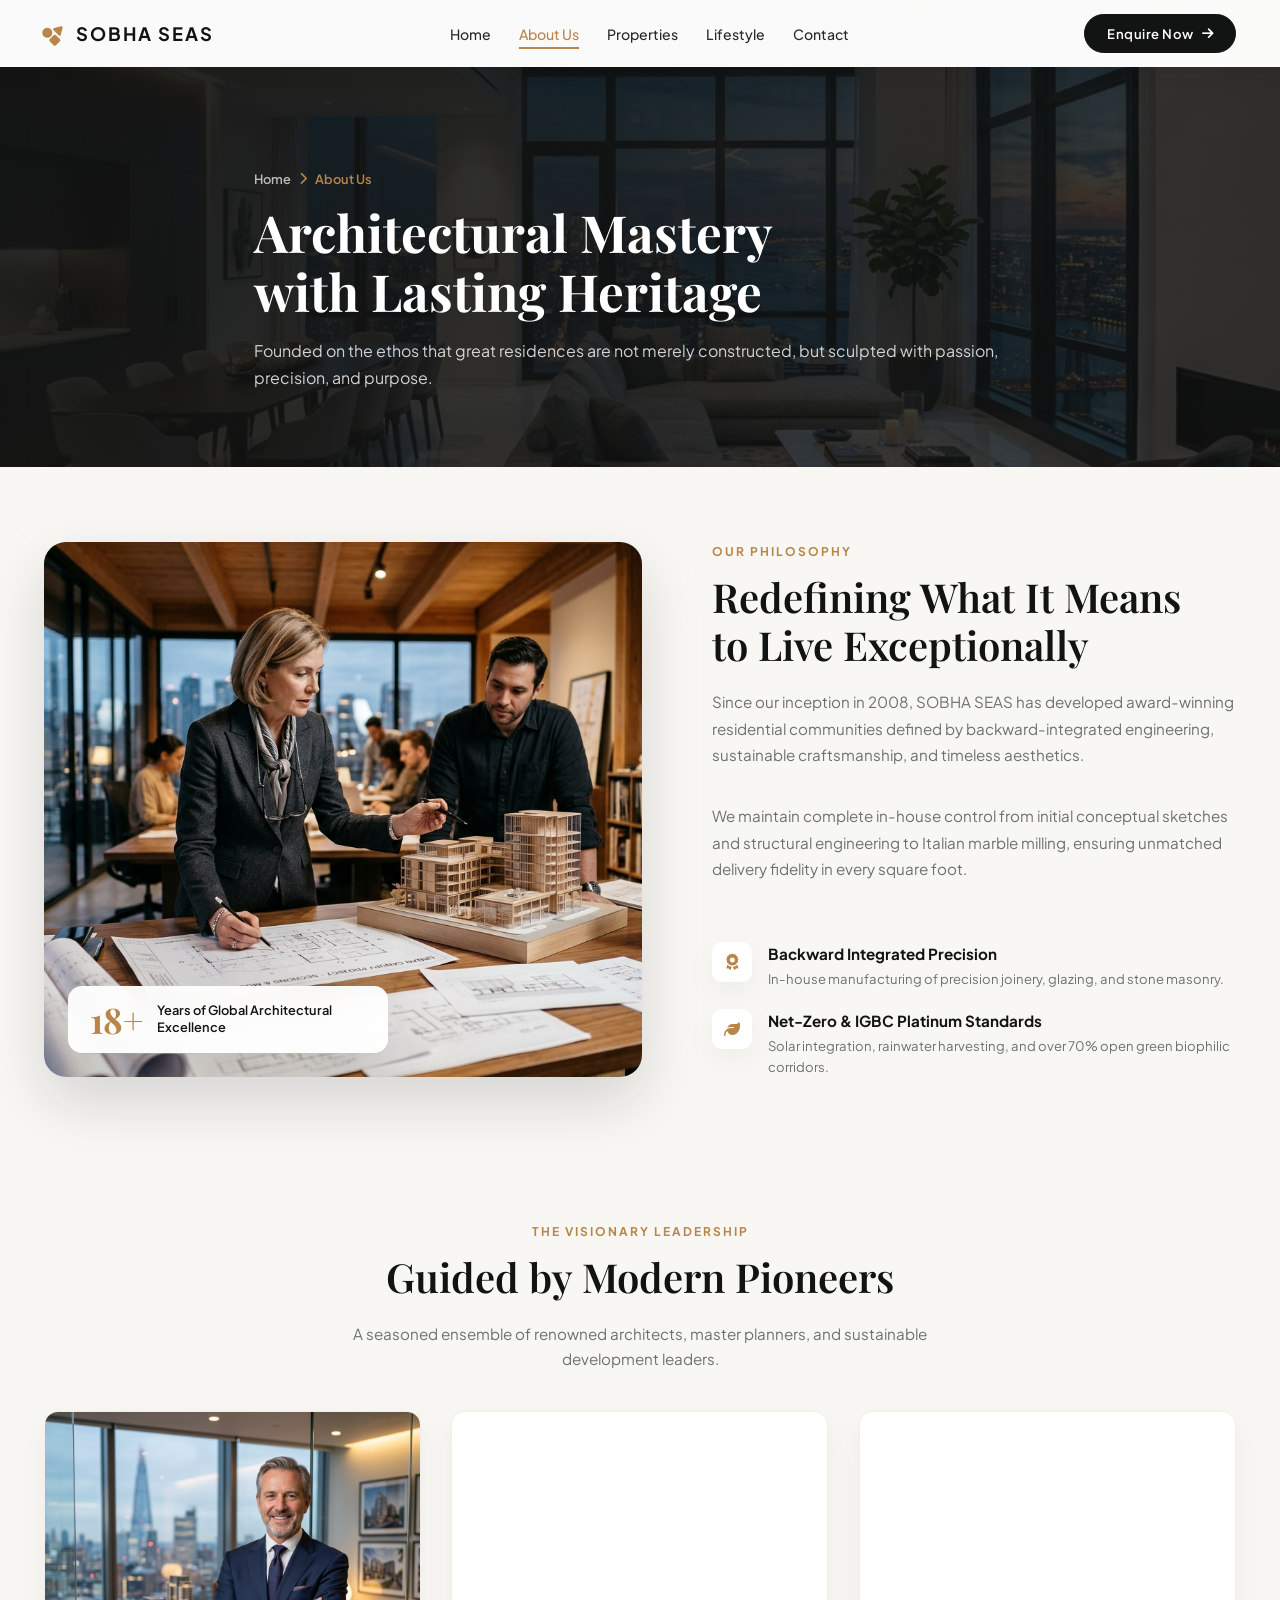
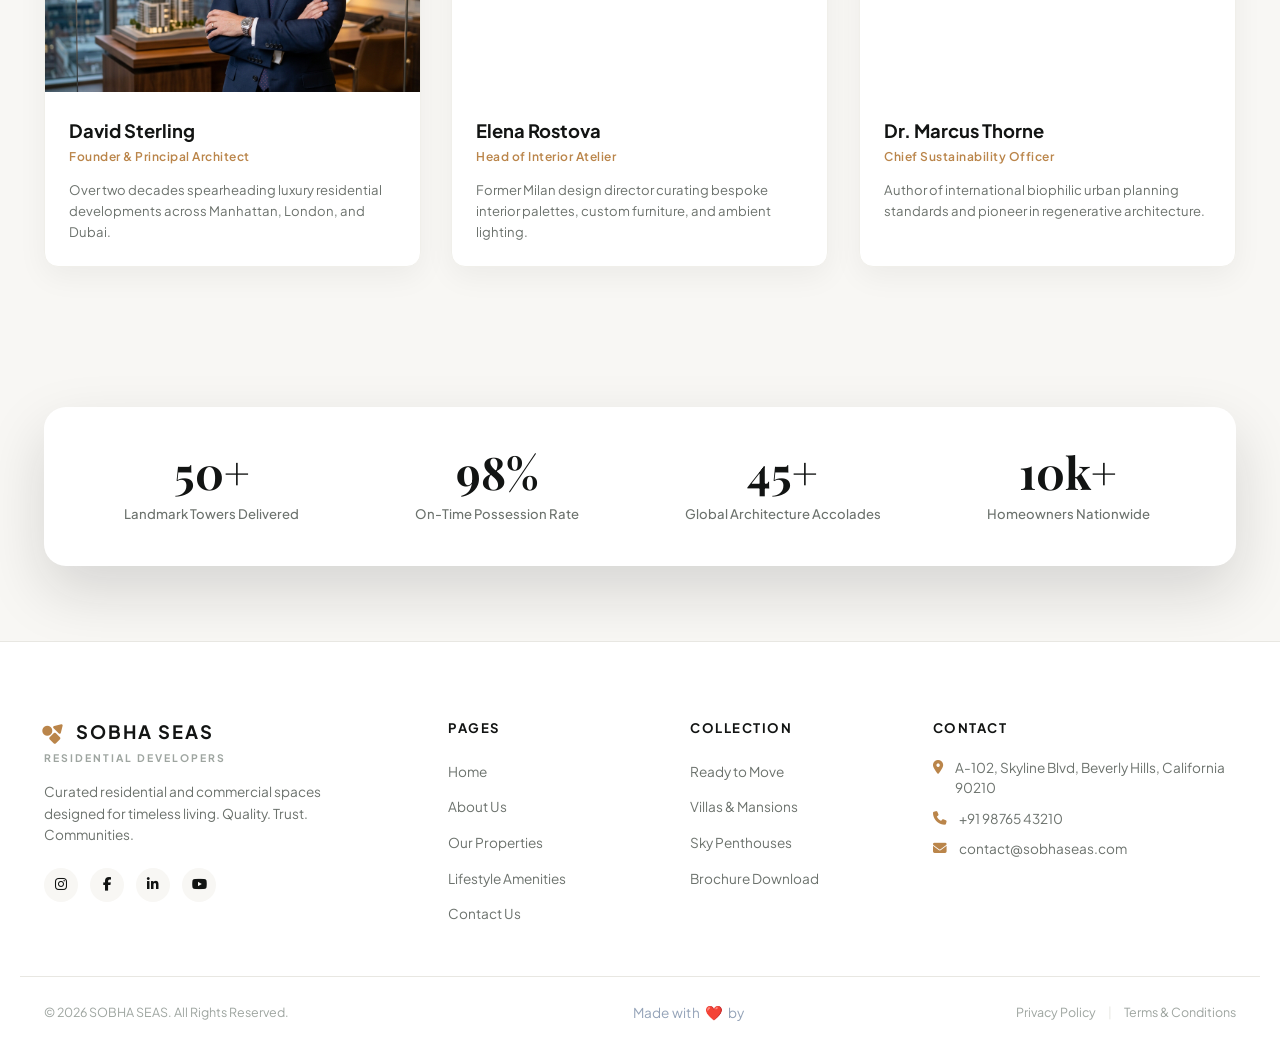
==== commit 3ef42edc: "Add SOBHA SEAS and Regortz footer credit" ====
--- a/about.html
+++ b/about.html
@@ -256,6 +256,11 @@
 
         <div class="container footer-bottom-bar">
             <p>&copy; 2026 SOBHA SEAS. All Rights Reserved.</p>
+            <div class="footer-credit">
+                <span class="credit-brand">SOBHA SEAS</span>
+                <span class="credit-divider">|</span>
+                <span class="credit-text">Made with <span class="credit-heart" aria-hidden="true" style="color: #ff385c; display: inline-block; margin: 0 3px;">❤️</span> by <span class="credit-author">Regortz</span></span>
+            </div>
             <div class="f-bottom-links">
                 <a href="#">Privacy Policy</a>
                 <span class="sep">|</span>
--- a/style.css
+++ b/style.css
@@ -2646,6 +2646,46 @@
     color: var(--color-border);
 }
 
+.footer-credit {
+    display: inline-flex;
+    align-items: center;
+    justify-content: center;
+    gap: 8px;
+    font-size: 0.85rem;
+    letter-spacing: 0.02em;
+    color: #94a3b8;
+    font-family: inherit;
+}
+
+.footer-credit .credit-brand {
+    font-weight: 700;
+    letter-spacing: 0.08em;
+    color: #ffffff;
+    text-transform: uppercase;
+}
+
+.footer-credit .credit-divider {
+    color: rgba(255, 255, 255, 0.28);
+    font-weight: 300;
+    margin: 0 4px;
+}
+
+.footer-credit .credit-text {
+    color: #94a3b8;
+}
+
+.footer-credit .credit-heart {
+    color: #ff3366;
+    display: inline-block;
+    margin: 0 3px;
+    transform: scale(1.05);
+}
+
+.footer-credit .credit-author {
+    color: #ffffff;
+    font-weight: 500;
+}
+
 .scroll-top-btn {
     position: fixed;
     bottom: 30px;
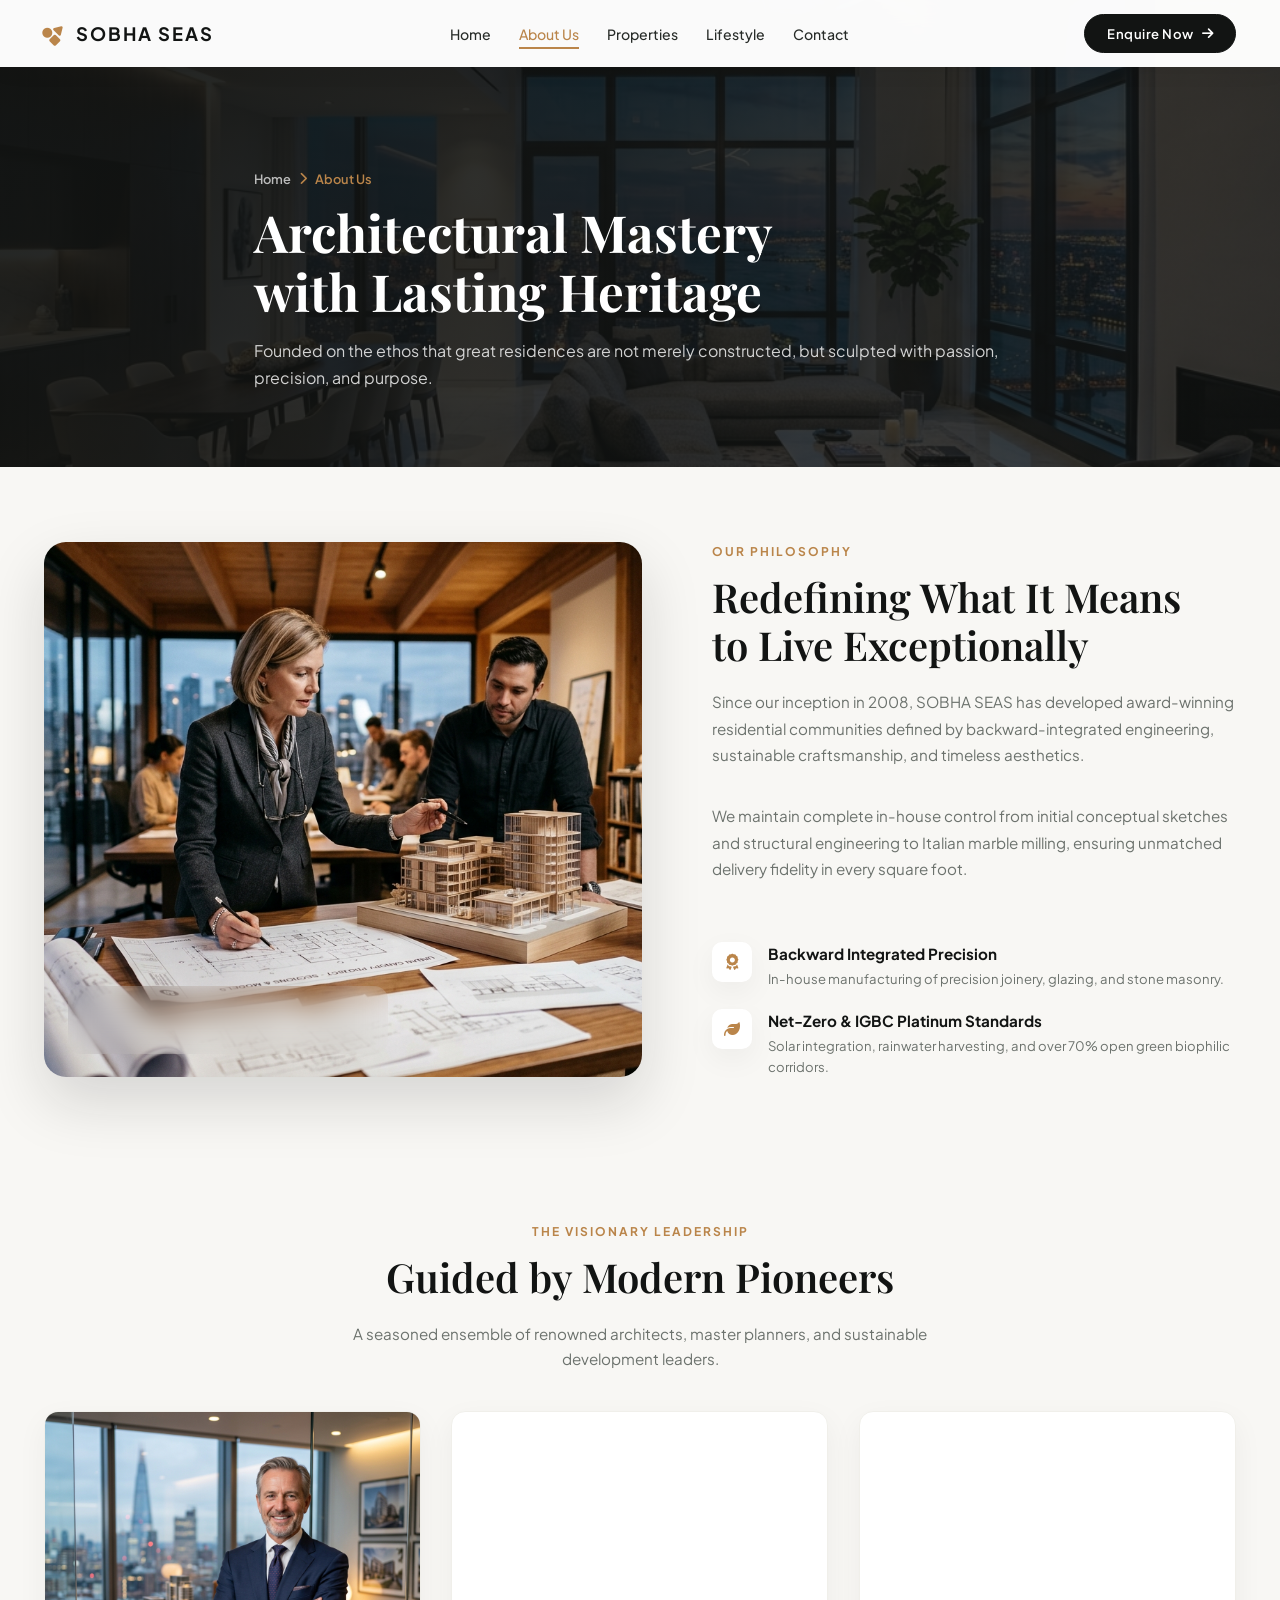
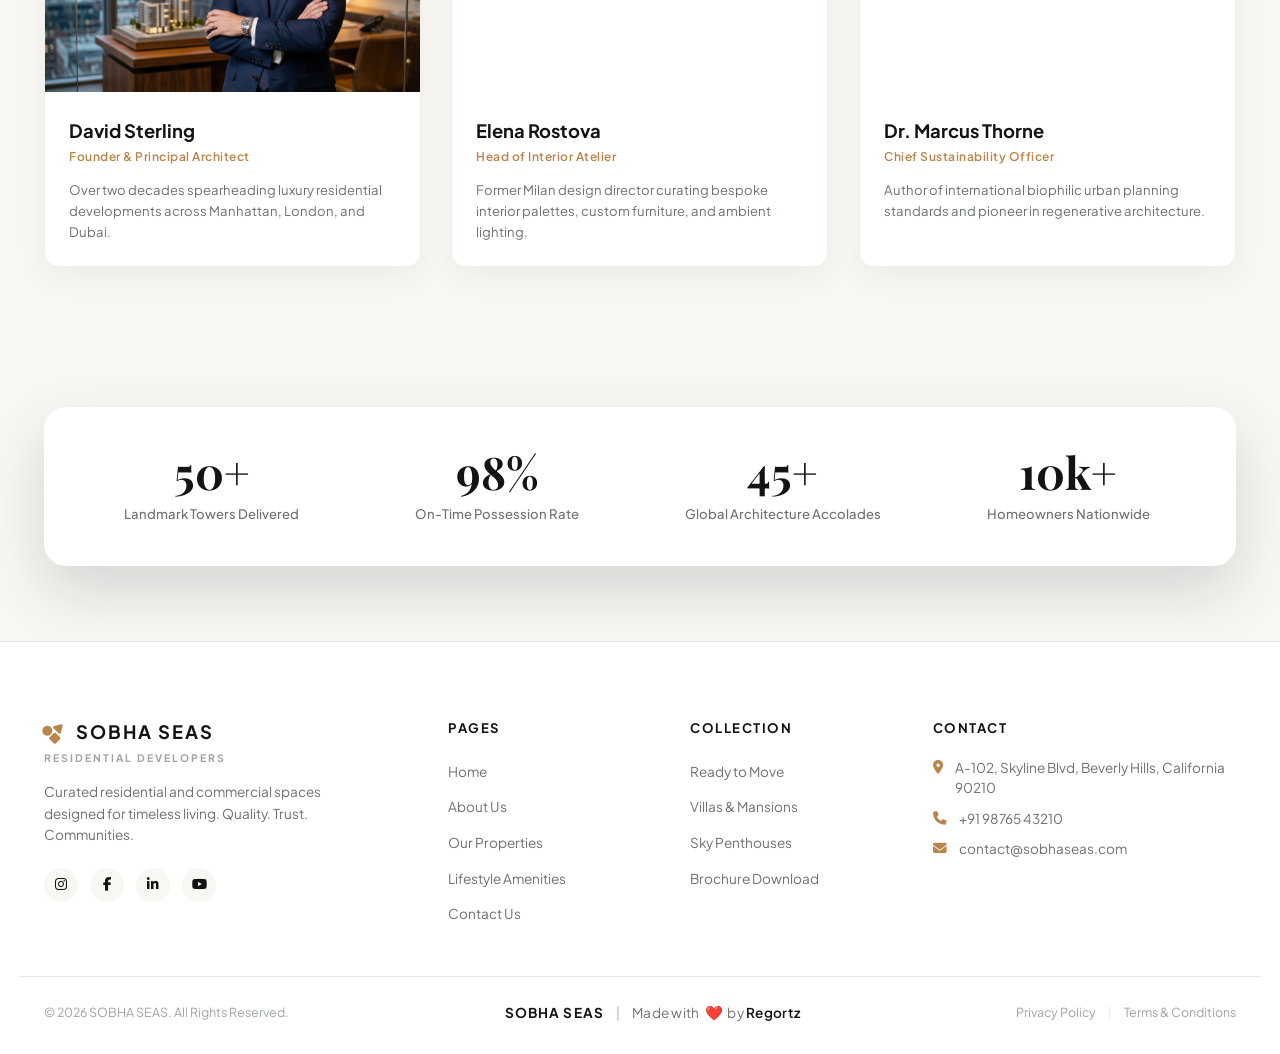
==== commit ab257926: "Fix text visibility and contrast for footer credit" ====
--- a/about.html
+++ b/about.html
@@ -256,10 +256,10 @@
 
         <div class="container footer-bottom-bar">
             <p>&copy; 2026 SOBHA SEAS. All Rights Reserved.</p>
-            <div class="footer-credit">
-                <span class="credit-brand">SOBHA SEAS</span>
-                <span class="credit-divider">|</span>
-                <span class="credit-text">Made with <span class="credit-heart" aria-hidden="true" style="color: #ff385c; display: inline-block; margin: 0 3px;">❤️</span> by <span class="credit-author">Regortz</span></span>
+            <div class="footer-credit" style="color: #6c726d;">
+                <span class="credit-brand" style="color: #121413; font-weight: 700;">SOBHA SEAS</span>
+                <span class="credit-divider" style="color: #94a3b8; margin: 0 4px;">|</span>
+                <span class="credit-text" style="color: #6c726d;">Made with <span class="credit-heart" aria-hidden="true" style="color: #ff385c; display: inline-block; margin: 0 3px;">❤️</span> by <span class="credit-author" style="color: #121413; font-weight: 600;">Regortz</span></span>
             </div>
             <div class="f-bottom-links">
                 <a href="#">Privacy Policy</a>
--- a/style.css
+++ b/style.css
@@ -2653,25 +2653,25 @@
     gap: 8px;
     font-size: 0.85rem;
     letter-spacing: 0.02em;
-    color: #94a3b8;
+    color: var(--color-text-muted, #6C726D);
     font-family: inherit;
 }
 
 .footer-credit .credit-brand {
     font-weight: 700;
     letter-spacing: 0.08em;
-    color: #ffffff;
+    color: var(--color-dark, #121413);
     text-transform: uppercase;
 }
 
 .footer-credit .credit-divider {
-    color: rgba(255, 255, 255, 0.28);
+    color: #94A3B8;
     font-weight: 300;
     margin: 0 4px;
 }
 
 .footer-credit .credit-text {
-    color: #94a3b8;
+    color: var(--color-text-muted, #6C726D);
 }
 
 .footer-credit .credit-heart {
@@ -2682,8 +2682,8 @@
 }
 
 .footer-credit .credit-author {
-    color: #ffffff;
-    font-weight: 500;
+    color: var(--color-dark, #121413);
+    font-weight: 600;
 }
 
 .scroll-top-btn {
